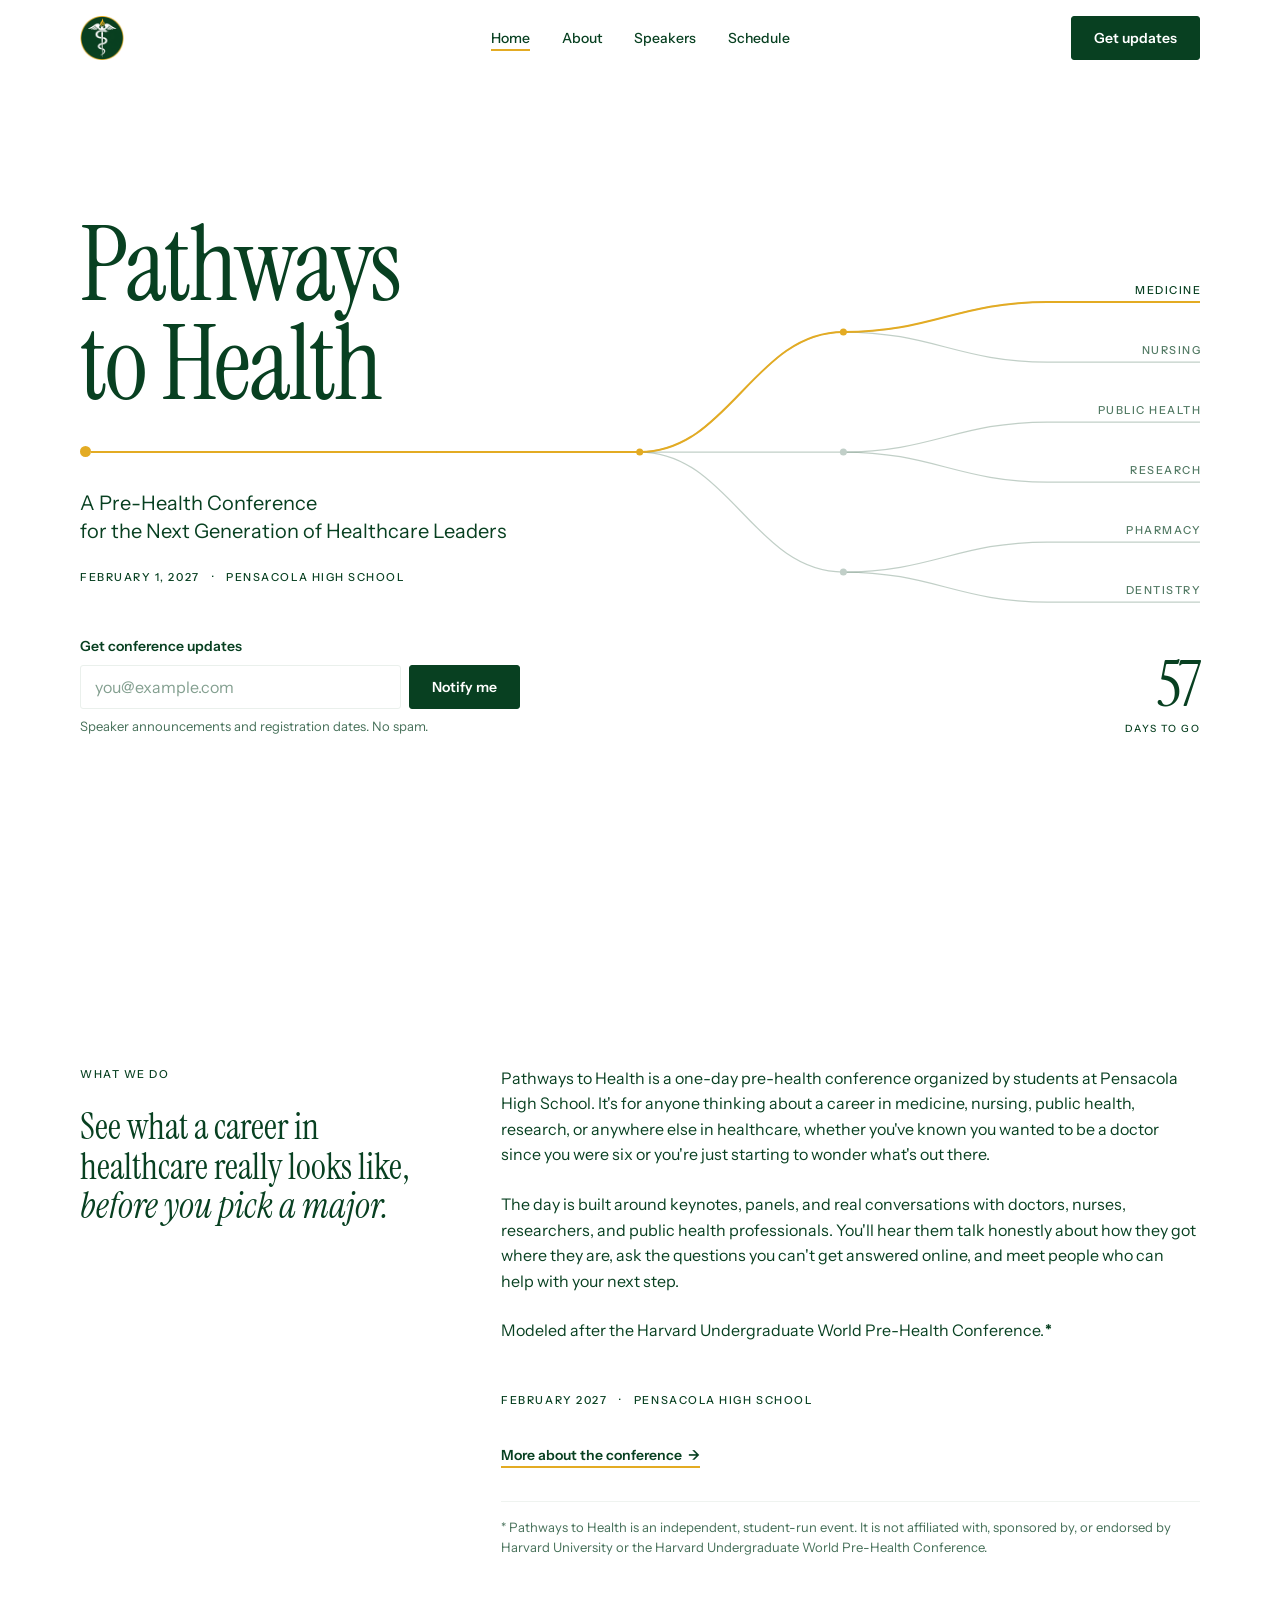
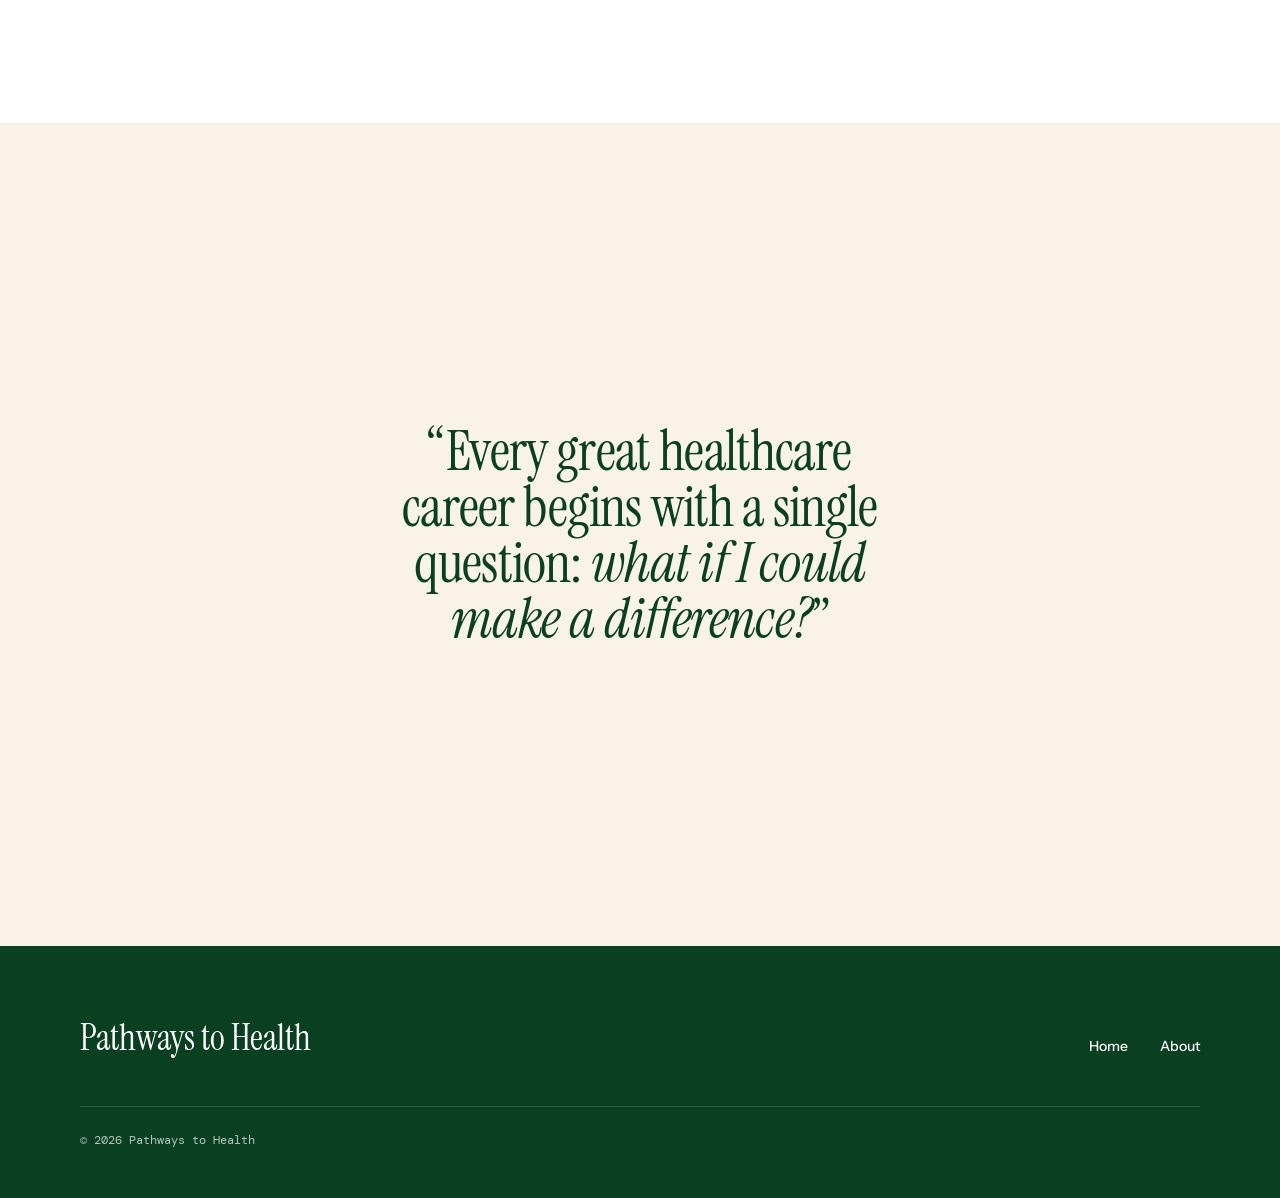
==== index.html @ 06abf735 "Add snap-sections class to HTML files and update speakers page content" ====
<!DOCTYPE html>
<html lang="en" class="snap-sections">
<head>
  <meta charset="UTF-8">
  <meta name="viewport" content="width=device-width, initial-scale=1.0">
  <title>Pathways to Health</title>
  <meta name="description" content="A student-run pre-health conference at Pensacola High School. One day of keynotes, panels, and real conversations with doctors, nurses, researchers, and public health professionals.">
  <link rel="icon" type="image/png" href="images/favicon-32.png">

  <link rel="preconnect" href="https://fonts.googleapis.com">
  <link rel="preconnect" href="https://fonts.gstatic.com" crossorigin>
  <link href="https://fonts.googleapis.com/css2?family=Instrument+Serif:ital@0;1&family=Instrument+Sans:wght@400;500;600&family=DM+Mono:wght@400&display=swap" rel="stylesheet">
  <link rel="stylesheet" href="css/styles.css">
</head>
<body>
  <a class="skip-link" href="#main">Skip to content</a>

  <!-- ===== Navbar ===== -->
  <header class="site-header">
    <nav class="container nav" aria-label="Main">
      <a class="brand" href="index.html">
        <img src="images/logo-96.png" alt="Pathways to Health" width="44" height="44">
      </a>
      <button class="nav__toggle" type="button" aria-expanded="false" aria-controls="nav-links" aria-label="Open menu">
        <span></span><span></span>
      </button>
      <div class="nav__links" id="nav-links">
        <ul class="nav__main">
          <li><a class="link" href="index.html" aria-current="page">Home</a></li>
          <li><a class="link" href="about.html">About</a></li>
          <li><a class="link" href="speakers.html">Speakers</a></li>
          <li><a class="link" href="schedule.html">Schedule</a></li>
        </ul>
        <ul class="nav__end">
          <li><a class="btn btn--primary" href="index.html#updates">Get updates</a></li>
        </ul>
      </div>
    </nav>
  </header>

  <main id="main">
    <!-- Hero. "Get updates" in the nav jumps here (#updates) rather than to the
         signup form itself: the hero is a scroll-snap stop, the form isn't. -->
    <section class="hero" id="updates">
      <div class="container hero__inner">
        <h1 class="display-xl">Pathways <span>to Health</span></h1>
        <div class="dot-rule" aria-hidden="true"></div>
        <!-- Branching paths: the rule above is the trunk, and these split it into careers.
             The gold route cycles through the careers (js/main.js). -->
        <div class="hero__paths">
          <svg class="paths" viewBox="0 0 600 240" preserveAspectRatio="none" focusable="false" aria-hidden="true">
            <g class="paths__lines">
              <path d="M0,120 H160"/>
              <path d="M160,120 C230,120 250,40 320,40"/>
              <path d="M160,120 H320"/>
              <path d="M160,120 C230,120 250,200 320,200"/>
              <path d="M320,40 C390,40 410,20 480,20 H600"/>
              <path d="M320,40 C390,40 410,60 480,60 H600"/>
              <path d="M320,120 C390,120 410,100 480,100 H600"/>
              <path d="M320,120 C390,120 410,140 480,140 H600"/>
              <path d="M320,200 C390,200 410,180 480,180 H600"/>
              <path d="M320,200 C390,200 410,220 480,220 H600"/>
            </g>
            <path class="paths__trunk" d="M0,120 H160"/>
            <g class="paths__routes">
              <path class="is-active" d="M160,120 C230,120 250,40 320,40 C390,40 410,20 480,20 H600"/>
              <path d="M160,120 C230,120 250,40 320,40 C390,40 410,60 480,60 H600"/>
              <path d="M160,120 H320 C390,120 410,100 480,100 H600"/>
              <path d="M160,120 H320 C390,120 410,140 480,140 H600"/>
              <path d="M160,120 C230,120 250,200 320,200 C390,200 410,180 480,180 H600"/>
              <path d="M160,120 C230,120 250,200 320,200 C390,200 410,220 480,220 H600"/>
            </g>
            <!-- data-routes: the .paths__routes (by position) that pass through each dot -->
            <g class="paths__nodes">
              <path class="is-active" data-routes="0 1 2 3 4 5" d="M160,120 h0"/>
              <path class="is-active" data-routes="0 1" d="M320,40 h0"/>
              <path data-routes="2 3" d="M320,120 h0"/>
              <path data-routes="4 5" d="M320,200 h0"/>
            </g>
          </svg>
          <!-- One label per branch end, in the same order as .paths__routes; --y is the end's height in the 240-unit art -->
          <ul class="paths__labels" aria-label="Careers covered">
            <li class="is-active" style="--y: 20">Medicine</li>
            <li style="--y: 60">Nursing</li>
            <li style="--y: 100">Public Health</li>
            <li style="--y: 140">Research</li>
            <li style="--y: 180">Pharmacy</li>
            <li style="--y: 220">Dentistry</li>
          </ul>
        </div>
        <p class="lead">A Pre-Health Conference <span>for the Next Generation of Healthcare Leaders</span></p>
        <p class="hero__details"><time datetime="2027-02-01">February 1, 2027</time><span>Pensacola High School</span></p>
        <!-- Email signup. Set data-endpoint to a form service URL (e.g. Formspree) to collect addresses. -->
        <form class="signup" data-endpoint="" novalidate>
          <label class="signup__label" for="signup-email">Get conference updates</label>
          <div class="signup__row">
            <input class="input" id="signup-email" name="email" type="email" autocomplete="email" placeholder="you@example.com" required aria-describedby="signup-status">
            <button class="btn btn--primary" type="submit">Notify me</button>
          </div>
          <p class="signup__status small" id="signup-status" role="status">Speaker announcements and registration dates. No spam.</p>
        </form>
        <!-- Days until the event. data-countdown is the conference date (YYYY-MM-DD);
             keep it in step with the date above. Leave it empty to hide the countdown. -->
        <p class="countdown" data-countdown="2027-02-01">
          <span class="countdown__num" data-countdown-days>115</span>
          <span class="countdown__label" data-countdown-label>days to go</span>
        </p>
      </div>
    </section>

    <!-- What we do -->
    <section class="section" aria-labelledby="what-we-do">
      <div class="container split">
        <div>
          <span class="eyebrow">What we do</span>
          <h2 class="h1" id="what-we-do">See what a career in healthcare really looks like, <em>before you pick a major.</em></h2>
        </div>
        <div class="split__body">
          <p>Pathways to Health is a one-day pre-health conference organized by students at Pensacola High School. It's for anyone thinking about a career in medicine, nursing, public health, research, or anywhere else in healthcare, whether you've known you wanted to be a doctor since you were six or you're just starting to wonder what's out there.</p>
          <p>The day is built around keynotes, panels, and real conversations with doctors, nurses, researchers, and public health professionals. You'll hear them talk honestly about how they got where they are, ask the questions you can't get answered online, and meet people who can help with your next step.</p>
          <p>Modeled after the Harvard Undergraduate World Pre-Health Conference.<a class="footnote-ref" href="#footnote-harvard" aria-describedby="footnote-harvard">*</a></p>
          <p class="page-header__details"><span>February 2027</span><span>Pensacola High School</span></p>
          <div class="actions">
            <a class="text-link" href="about.html">More about the conference <span class="arrow" aria-hidden="true">→</span></a>
          </div>
          <p class="footnote small" id="footnote-harvard">* Pathways to Health is an independent, student-run event. It is not affiliated with, sponsored by, or endorsed by Harvard University or the Harvard Undergraduate World Pre-Health Conference.</p>
        </div>
      </div>
    </section>

    <!-- Statement -->
    <section class="section section--cream">
      <div class="container">
        <blockquote class="statement display">“Every great healthcare career begins with a single question: <em>what if I could make a difference?</em>”</blockquote>
      </div>
    </section>
  </main>

  <!-- ===== Footer ===== -->
  <footer class="site-footer">
    <div class="container">
      <div class="footer__top">
        <p class="footer__tagline">Pathways to Health</p>
        <ul class="footer__links">
          <li><a class="link" href="index.html">Home</a></li>
          <li><a class="link" href="about.html">About</a></li>
        </ul>
      </div>
      <div class="footer__bottom">
        <p>© <span data-year>2026</span> Pathways to Health</p>
      </div>
    </div>
  </footer>

  <script src="js/main.js"></script>
</body>
</html>
---- css/styles.css ----
/* ==========================================================================
   Design tokens — Verdant scheme (see DESIGN.md)
   ========================================================================== */
:root {
  /* Color — from the logo */
  --surface: #ffffff;
  --primary: #084021;
  --accent: #e3ab23;

  /* Color — supporting */
  --cream: #f8f3e6;
  --surface-2: #eaf0ec;

  /* Type */
  --font-display: "Instrument Serif", Georgia, serif;
  --font-body: "Instrument Sans", system-ui, sans-serif;
  --font-mono: "DM Mono", ui-monospace, monospace;

  /* Space (4px base) */
  --space-1: 4px;
  --space-2: 8px;
  --space-3: 12px;
  --space-4: 16px;
  --space-5: 24px;
  --space-6: 32px;
  --space-7: 48px;
  --space-8: 72px;
  --space-9: 112px;

  /* Shape */
  --radius: 3px;
  --radius-pill: 999px;

  /* Layout */
  --container: 1120px;
  --gutter: 24px;
  --section-space: var(--space-9);
  --header-height: 76px;

  --ease: cubic-bezier(0.2, 0, 0, 1);
  --duration: 200ms;
}

@media (max-width: 767px) {
  :root {
    --gutter: 16px;
    --section-space: var(--space-8);
    --header-height: 64px;
  }
}

/* ==========================================================================
   Base
   ========================================================================== */
*,
*::before,
*::after {
  box-sizing: border-box;
}

html {
  -webkit-text-size-adjust: 100%;
  scroll-behavior: smooth;
}

body {
  display: flex;
  flex-direction: column;
  min-height: 100vh;
  margin: 0;
  background: var(--surface);
  color: var(--primary);
  font-family: var(--font-body);
  font-size: 16px;
  line-height: 1.6;
  -webkit-font-smoothing: antialiased;
  -moz-osx-font-smoothing: grayscale;
  text-rendering: optimizeLegibility;
}

main {
  flex: 1;
}

body.menu-open {
  overflow: hidden;
}

img {
  display: block;
  max-width: 100%;
}

h1,
h2,
h3,
h4 {
  margin: 0;
  color: var(--primary);
}

p {
  margin: 0;
}

a {
  color: inherit;
  text-decoration: none;
}

ul,
ol {
  margin: 0;
  padding: 0;
  list-style: none;
}

:focus-visible {
  outline: 2px solid var(--primary);
  outline-offset: 4px;
}

::selection {
  background: var(--primary);
  color: var(--surface);
}

.skip-link {
  position: absolute;
  top: 12px;
  left: 12px;
  z-index: 100;
  padding: 10px 16px;
  border-radius: var(--radius);
  background: var(--primary);
  color: var(--surface);
  font-size: 14px;
  font-weight: 500;
  transform: translateY(-200%);
}

.skip-link:focus {
  transform: none;
}

/* ==========================================================================
   Layout helpers
   ========================================================================== */
.container {
  width: 100%;
  max-width: calc(var(--container) + var(--gutter) * 2);
  margin: 0 auto;
  padding: 0 var(--gutter);
}

.section {
  padding: var(--section-space) 0;
}

.section + .section {
  border-top: 1px solid var(--surface-2);
}

/* Section that continues straight on from the page header */
.section--flush {
  padding-top: 0;
}

/* Warm band — Cream ground for a single feature section */
.section--cream {
  background: var(--cream);
}

/* ==========================================================================
   Typography
   ========================================================================== */
.display-xl,
.display,
.h1 {
  font-family: var(--font-display);
  font-weight: 400;
}

.display-xl {
  font-size: clamp(3.5rem, 9vw, 5.5rem); /* 88px max */
  line-height: 0.95;
  letter-spacing: -0.02em;
}

.display {
  font-size: clamp(2.5rem, 6vw, 3.5rem); /* 56px max */
  line-height: 1;
  letter-spacing: -0.015em;
}

.h1 {
  font-size: clamp(2rem, 4vw, 2.25rem); /* 36px max */
  line-height: 1.1;
}

.h2 {
  font-size: 1.375rem; /* 22px */
  font-weight: 600;
  line-height: 1.3;
}

.h3 {
  font-size: 1.0625rem; /* 17px */
  font-weight: 600;
  line-height: 1.4;
}

.display-xl em,
.display em,
.h1 em {
  font-style: italic;
}

.eyebrow {
  display: block;
  margin-bottom: var(--space-5);
  font-size: 11px;
  font-weight: 500;
  letter-spacing: 0.14em;
  text-transform: uppercase;
  color: var(--primary);
}

.lead {
  max-width: 34ch;
  font-size: 1.25rem;
  line-height: 1.6;
}

.prose {
  max-width: 64ch;
}

.small {
  font-size: 13px;
  line-height: 1.5;
}

.data {
  font-family: var(--font-mono);
  font-size: 12px;
  color: var(--primary);
}

/* Dot rule — signature mark, once per page, below the main headline */
.dot-rule {
  display: flex;
  align-items: center;
  max-width: 400px;
  margin: var(--space-6) 0;
}

.dot-rule::after {
  content: "";
  flex: 1;
  height: 1px;
  background: color-mix(in srgb, var(--accent) 50%, transparent);
}

/* Nav / footer links: gold underline on hover and for the current page */
.link {
  padding: var(--space-1) 0;
  background: linear-gradient(var(--accent), var(--accent)) 0 100% / 0 2px no-repeat;
  transition: background-size var(--duration) var(--ease);
}

.link:hover,
.link[aria-current="page"] {
  background-size: 100% 2px;
}

/* ==========================================================================
   Buttons
   ========================================================================== */
.actions {
  display: flex;
  flex-wrap: wrap;
  align-items: center;
  gap: var(--space-4);
}

.btn {
  display: inline-flex;
  align-items: center;
  justify-content: center;
  gap: var(--space-2);
  min-height: 44px;
  padding: 10px 22px;
  border: 1px solid var(--primary);
  border-radius: var(--radius);
  font-family: var(--font-body);
  font-size: 14px;
  font-weight: 600;
  cursor: pointer;
  transition:
    background-color var(--duration) var(--ease),
    border-color var(--duration) var(--ease),
    color var(--duration) var(--ease);
}

.btn--primary {
  background: var(--primary);
  color: var(--surface);
}

.btn--primary:hover {
  color: var(--accent);
}

.btn--secondary {
  background: var(--surface);
  color: var(--primary);
}

.btn--secondary:hover {
  background: var(--surface-2);
}

.btn:disabled,
.btn[aria-disabled="true"] {
  background: var(--surface-2);
  border-color: var(--surface-2);
  color: var(--primary);
  opacity: 0.5;
  cursor: not-allowed;
}

/* Text link — green text, gold underline */
.text-link {
  display: inline-flex;
  align-items: center;
  gap: 6px;
  min-height: 44px;
  color: var(--primary);
  font-size: 14px;
  font-weight: 600;
  background: linear-gradient(var(--accent), var(--accent)) left 0 bottom 9px / 100% 2px no-repeat;
}

.arrow {
  transition: transform var(--duration) var(--ease);
}

.btn:hover .arrow,
.text-link:hover .arrow {
  transform: translateX(3px);
}

/* ==========================================================================
   Header / navbar
   ========================================================================== */
.site-header {
  position: sticky;
  top: 0;
  z-index: 50;
  background: var(--surface);
  border-bottom: 1px solid transparent;
  transition: border-color var(--duration) var(--ease);
}

.site-header.is-scrolled {
  border-bottom-color: var(--surface-2);
}

/* Brand left, main links centered, optional .nav__end group right */
.nav {
  display: grid;
  grid-template-columns: 1fr auto 1fr;
  align-items: center;
  gap: var(--space-6);
  height: var(--header-height);
}

.brand {
  justify-self: start;
  display: inline-flex;
  align-items: center;
  gap: var(--space-3);
  color: var(--primary);
}

.brand img {
  width: 44px;
  height: 44px;
}

.nav__links {
  display: contents;
  color: var(--primary);
  font-size: 14px;
  font-weight: 500;
}

.nav__main,
.nav__end {
  display: flex;
  gap: var(--space-6);
  white-space: nowrap;
}

.nav__end {
  justify-self: end;
}

.nav__toggle {
  display: none;
  position: relative;
  width: 44px;
  height: 44px;
  margin-right: -10px;
  padding: 0;
  border: 0;
  background: none;
  color: var(--primary);
  cursor: pointer;
}

.nav__toggle span {
  position: absolute;
  left: 12px;
  width: 20px;
  height: 1.5px;
  background: currentColor;
  transition: transform var(--duration) var(--ease);
}

.nav__toggle span:first-child {
  top: 18px;
}

.nav__toggle span:last-child {
  top: 25px;
}

.nav__toggle[aria-expanded="true"] span:first-child {
  transform: translateY(3.5px) rotate(45deg);
}

.nav__toggle[aria-expanded="true"] span:last-child {
  transform: translateY(-3.5px) rotate(-45deg);
}

@media (max-width: 767px) {
  .brand img {
    width: 36px;
    height: 36px;
  }

  .nav {
    display: flex;
    justify-content: space-between;
  }

  .nav__toggle {
    display: block;
  }

  .nav__links {
    display: flex;
    position: fixed;
    inset: var(--header-height) 0 0 0;
    flex-direction: column;
    gap: 0;
    padding: var(--space-5) var(--gutter);
    border-top: 1px solid var(--surface-2);
    background: var(--surface);
    font-size: 22px;
    font-weight: 600;
    opacity: 0;
    visibility: hidden;
    transition:
      opacity var(--duration) var(--ease),
      visibility var(--duration);
  }

  .nav__links.is-open {
    opacity: 1;
    visibility: visible;
  }

  .nav__main,
  .nav__end {
    flex-direction: column;
    gap: 0;
  }

  .nav__links li {
    border-bottom: 1px solid var(--surface-2);
  }

  .nav__links .link {
    display: block;
    padding: var(--space-4) 0;
    background: none;
  }

  .nav__links .link[aria-current="page"] {
    font-weight: 600;
  }

  /* Register button sits below the list, full width */
  .nav__end {
    margin-top: var(--space-6);
  }

  .nav__end li {
    border-bottom: 0;
  }

  .nav__end .btn {
    width: 100%;
    font-size: 16px;
  }
}

/* ==========================================================================
   Home: hero
   ========================================================================== */
.hero {
  position: relative;
  display: flex; /* centres the hero in the first screen */
  align-items: center;
  min-height: calc(100svh - var(--header-height));
  padding: var(--space-7) 0 var(--space-8);
  overflow: hidden;
}

/* The rule under the headline is the trunk of the paths, so the two share
   the rule row; the countdown takes the corner under the branch ends. */
.hero__inner {
  --paths-height: 360px;
  display: grid;
  grid-template-columns: minmax(0, 440px) auto minmax(0, 1fr);
  grid-template-areas:
    "title   title  ."
    "rule    rule   ."
    "lead    lead   ."
    "details details ."
    "signup  signup count";
  column-gap: var(--space-6);
}

.hero .display-xl {
  grid-area: title;
  font-size: clamp(3.5rem, 9vw, 6.5rem); /* 104px max */
}

/* "Pathways" / "to Health" on two lines */
.hero .display-xl span {
  display: block;
}

.hero .lead {
  grid-area: lead;
  max-width: none;
  margin-bottom: var(--space-5);
  line-height: 1.4;
}

/* Break after "Conference", echoing the headline's two lines */
.hero .lead span {
  display: block;
}

.hero .signup {
  grid-area: signup;
  margin-bottom: 0;
}

.hero__details {
  grid-area: details;
}

.hero__details,
.page-header__details {
  display: flex;
  flex-wrap: wrap;
  gap: var(--space-2) var(--space-3);
  margin-bottom: var(--space-7);
  font-size: 11px;
  font-weight: 500;
  letter-spacing: 0.14em;
  text-transform: uppercase;
  color: var(--primary);
}

/* Dot between phrases; the empty alt text keeps screen readers from reading it */
.hero__details > * + *::before,
.page-header__details > * + *::before {
  content: "·";
  content: "·" / "";
  margin-right: var(--space-3);
}

/* Email signup */
.signup {
  max-width: 440px;
  margin-bottom: var(--space-6);
}

.signup__label {
  display: block;
  margin-bottom: var(--space-2);
  font-size: 14px;
  font-weight: 600;
}

.signup__row {
  display: flex;
  gap: var(--space-2);
}

.input {
  flex: 1;
  min-width: 0;
  min-height: 44px;
  padding: 10px 14px;
  border: 1px solid var(--surface-2);
  border-radius: var(--radius);
  background: var(--surface);
  color: var(--primary);
  font-family: var(--font-body);
  font-size: 16px;
  transition: border-color var(--duration) var(--ease);
}

.input::placeholder {
  color: var(--primary);
  opacity: 0.5;
}

.input:hover,
.input:focus {
  border-color: var(--primary);
}

.input:focus-visible {
  outline-offset: 2px;
}

.input[aria-invalid="true"] {
  border-color: var(--primary);
  border-width: 2px;
}

.signup__status {
  margin-top: var(--space-2);
  opacity: 0.75;
}

.signup.is-done .signup__status,
.signup__status.is-error {
  opacity: 1;
  font-weight: 500;
}

/* Countdown: large serif numeral, bottom-right under the branch ends */
.countdown {
  grid-area: count;
  display: flex;
  flex-direction: column;
  align-items: flex-end;
  justify-self: end;
  align-self: end;
  gap: var(--space-2);
  margin-top: var(--space-4); /* clear of the lowest branch, short enough that its foot lines up with the signup's */
  color: var(--primary);
}

.countdown[hidden] {
  display: none;
}

.countdown__num {
  font-family: var(--font-display);
  font-size: clamp(2.75rem, 5vw, 4.25rem); /* 68px max */
  line-height: 0.85;
  letter-spacing: -0.02em;
}

.countdown__label {
  font-size: 10px;
  font-weight: 500;
  letter-spacing: 0.14em;
  text-transform: uppercase;
  white-space: nowrap;
}

/* The rule spans the full width and hands off to the paths' own trunk at
   31.8%, which puts the first split at the middle: it sits 160/600 into the
   art, and 31.8% + 0.267 x 68.2% = 50%. */
.hero .dot-rule {
  grid-row: rule;
  grid-column: 1 / -1;
  max-width: none;
  margin: var(--space-6) calc(68.2% - 2px) var(--space-6) 0; /* 2px overlap so no seam shows at the handoff */
}

.hero .dot-rule::before {
  content: "";
  flex: none;
  width: 11px;
  height: 11px;
  border-radius: 50%;
  background: var(--accent);
}

.hero .dot-rule::after {
  height: 2px;
  background: var(--accent);
  transform-origin: left;
  animation: rule-draw 0.6s cubic-bezier(0.65, 0, 0.35, 1) both;
}

@keyframes rule-draw {
  from {
    transform: scaleX(0);
  }
}

/* Branching paths, centred on the rule; negative margins keep them from
   pushing the rows apart. preserveAspectRatio="none" lets the art stretch to
   the box; non-scaling strokes keep line weights and dots true while it does. */
.hero__paths {
  position: relative;
  grid-row: rule;
  grid-column: 1 / -1;
  align-self: center;
  min-width: 0;
  height: var(--paths-height);
  margin: calc(var(--paths-height) / -2) 0 calc(var(--paths-height) / -2) 31.8%;
}

/* Branches carry on once the rule has drawn in */
.paths {
  display: block;
  width: 100%;
  height: 100%;
  overflow: visible;
  animation: paths-draw 1.4s cubic-bezier(0.65, 0, 0.35, 1) 0.6s both;
}

.paths path {
  fill: none;
  stroke-linecap: round;
  vector-effect: non-scaling-stroke;
}

.paths__lines path {
  stroke: var(--primary);
  stroke-opacity: 0.25;
  stroke-width: 1.25;
}

/* The gold route: js/main.js moves .is-active from branch to branch */
.paths__trunk,
.paths__routes path {
  stroke: var(--accent);
  stroke-width: 2;
}

.paths__routes path {
  opacity: 0;
  transition: opacity 0.8s var(--ease);
}

.paths__routes .is-active {
  opacity: 1;
}

/* Dots match the grey lines (solid, so they don't darken where lines cross)
   and turn gold with the active route */
.paths__nodes path {
  stroke: color-mix(in srgb, var(--primary) 25%, var(--surface));
  stroke-width: 7;
  transition: stroke 0.8s var(--ease);
}

.paths__nodes .is-active {
  stroke: var(--accent);
}

@keyframes paths-draw {
  from {
    clip-path: inset(0 100% 0 0);
  }

  to {
    clip-path: inset(0 0 0 0);
  }
}

/* Career labels at the branch ends */
.paths__labels {
  position: absolute;
  inset: 0;
  animation: fade-in 0.6s var(--ease) 1.6s both;
}

.paths__labels li {
  position: absolute;
  top: calc(var(--y) / 240 * 100%);
  right: -0.14em; /* trailing letter-spacing */
  font-size: 11px;
  font-weight: 500;
  line-height: 1;
  letter-spacing: 0.14em;
  text-transform: uppercase;
  white-space: nowrap;
  opacity: 0.7;
  transform: translateY(calc(-100% - 6px));
  transition: opacity 0.8s var(--ease);
}

.paths__labels .is-active {
  opacity: 1;
}

@keyframes fade-in {
  from {
    opacity: 0;
  }
}

@media (max-width: 767px) {
  /* Less space above the headline on phones */
  .hero {
    padding-top: var(--space-6);
  }

  /* Too narrow for the forced break; let it wrap evenly instead */
  .hero .lead {
    text-wrap: balance;
  }

  .hero .lead span {
    display: inline;
  }

  .hero__inner {
    --paths-height: 110px;
    grid-template-columns: minmax(0, 1fr);
    grid-template-areas:
      "title"
      "rule"
      "lead"
      "details"
      "signup"
      "count";
  }

  /* Too little room beside the branches for labels on a phone */
  .paths__labels {
    display: none;
  }

  /* Under the form, set off by a hairline, on one line */
  .countdown {
    flex-direction: row;
    align-items: baseline;
    gap: var(--space-3);
    justify-self: stretch;
    margin: var(--space-6) 0 0;
    padding-top: var(--space-5);
    border-top: 1px solid var(--surface-2);
  }
}

/* ==========================================================================
   Statement
   ========================================================================== */
.statement {
  max-width: 24ch;
  color: var(--primary);
  margin: 0 auto;
  text-align: center;
  text-wrap: balance;
}

/* ==========================================================================
   Cards and notices
   ========================================================================== */
.card {
  padding: var(--space-6);
  border: 1px solid var(--surface-2);
  border-radius: var(--radius);
  background: var(--surface);
}

.card .h1 {
  margin-bottom: var(--space-3);
}

.card p {
  margin-bottom: var(--space-3);
}

/* Footnote marker and note — e.g. the non-affiliation disclaimer */
.footnote-ref {
  margin-left: 1px;
  font-weight: 600;
}

.footnote {
  padding-top: var(--space-4);
  border-top: 1px solid var(--surface-2);
  opacity: 0.75;
}

.notice {
  display: flex;
  gap: var(--space-3);
  padding: var(--space-5);
  border-radius: var(--radius);
  background: var(--cream);
}

.notice::before {
  content: "";
  flex: none;
  width: 8px;
  height: 8px;
  margin-top: 9px;
  border-radius: 50%;
  background: var(--accent);
}

/* ==========================================================================
   About page
   ========================================================================== */
.page-header {
  padding: var(--space-9) 0 var(--space-8);
}

.page-header .display {
  max-width: 16ch;
}

.page-header .dot-rule {
  margin-bottom: 0;
}

.page-header .actions {
  margin-top: var(--space-6);
}

.split {
  display: grid;
  grid-template-columns: 4fr 8fr;
  gap: var(--space-8);
}

.split__body {
  display: grid;
  gap: var(--space-5);
  max-width: 64ch;
}

.page-header__details {
  margin: var(--space-5) 0 0;
}

/* ==========================================================================
   Schedule page — timeline: time | Mist line with gold dot | session
   ========================================================================== */
.schedule {
  max-width: 880px;
}

.schedule__item {
  display: grid;
  grid-template-columns: 104px 1fr;
}

.schedule__item + .schedule__item {
  border-top: 1px solid var(--surface-2);
}

.schedule__time {
  padding: var(--space-5) var(--space-5) var(--space-5) 0;
  font-family: var(--font-mono);
  font-size: 13px;
  line-height: 1.85; /* aligns with the h3 first line */
  white-space: nowrap;
}

.schedule__body {
  position: relative;
  display: grid;
  gap: var(--space-1);
  padding: var(--space-5) 0 var(--space-5) var(--space-6);
  border-left: 1px solid var(--surface-2);
}

.schedule__body::before {
  content: "";
  position: absolute;
  top: calc(var(--space-5) + 10px);
  left: -4px;
  width: 7px;
  height: 7px;
  border-radius: 50%;
  background: var(--accent);
}

.schedule__body p {
  max-width: 64ch;
}

.image-placeholder {
  display: grid;
  place-items: center;
  aspect-ratio: 16 / 9;
  background: var(--surface-2);
  font-family: var(--font-mono);
  font-size: 12px;
  color: var(--primary);
}

@media (max-width: 767px) {
  .page-header {
    padding: var(--space-8) 0 var(--space-7);
  }

  .split {
    grid-template-columns: 1fr;
    gap: var(--space-4);
  }

  .image-placeholder {
    aspect-ratio: 4 / 3;
  }

  .schedule__item {
    grid-template-columns: 76px 1fr;
  }

  .schedule__time {
    padding-right: var(--space-4);
    font-size: 12px;
    line-height: 2.1;
  }

  .schedule__body {
    padding-left: var(--space-5);
  }
}

/* ==========================================================================
   Tags — pills for session type and status
   ========================================================================== */
.tag {
  display: inline-flex;
  align-items: center;
  min-height: 24px;
  padding: 2px 10px;
  border: 1px solid var(--primary);
  border-radius: var(--radius-pill);
  font-size: 12px;
  font-weight: 500;
  line-height: 1.4;
  white-space: nowrap;
}

.tag--filled {
  background: var(--primary);
  color: var(--surface);
}

.tag--outline {
  background: var(--surface);
  color: var(--primary);
}

.tag--soft {
  border-color: var(--surface-2);
  background: var(--surface-2);
  color: var(--primary);
}

/* ==========================================================================
   Speakers page — portrait cards in a grid, then the question CTA
   ========================================================================== */
.speakers {
  display: grid;
  grid-template-columns: repeat(3, 1fr);
  gap: var(--space-8) var(--space-6);
}

.speaker {
  display: grid;
  align-content: start;
  gap: var(--space-3);
}

/* Mist placeholder until the photo arrives; the same class sizes the <img> */
.speaker__photo {
  display: grid;
  place-items: center;
  width: 100%;
  height: auto;
  aspect-ratio: 4 / 5;
  margin-bottom: var(--space-2);
  object-fit: cover;
  background: var(--surface-2);
  font-family: var(--font-mono);
  font-size: 12px;
  color: var(--primary);
}

.speaker__meta {
  display: flex;
  flex-wrap: wrap;
  align-items: center;
  gap: var(--space-3);
}

.speaker__meta .eyebrow {
  margin-bottom: 0;
}

.speaker__name {
  font-family: var(--font-display);
  font-size: 2rem; /* 32px */
  font-weight: 400;
  line-height: 1.1;
}

.speaker__role {
  font-weight: 500;
  line-height: 1.5;
}

/* Place of employment, on its own line under the title */
.speaker__role span {
  display: block;
  font-weight: 400;
}

.speaker__bio {
  max-width: 64ch;
  margin-top: var(--space-1);
}

.speakers-cta .h1 {
  max-width: 20ch;
  margin-bottom: var(--space-4);
}

.speakers-cta p {
  max-width: 52ch;
}

.speakers-cta .actions {
  margin-top: var(--space-6);
}

@media (max-width: 1023px) {
  .speakers {
    grid-template-columns: repeat(2, 1fr);
  }
}

@media (max-width: 767px) {
  .speakers {
    grid-template-columns: 1fr;
    gap: var(--space-7);
  }
}

/* ==========================================================================
   Footer — the page's one inverse panel
   ========================================================================== */
.site-footer {
  padding: var(--space-8) 0 var(--space-7);
  background: var(--primary);
  color: var(--surface);
}

.site-footer :focus-visible {
  outline-color: var(--accent);
}

.footer__top {
  display: grid;
  grid-template-columns: 1fr auto;
  align-items: end;
  gap: var(--space-6);
  padding-bottom: var(--space-7);
}

.footer__tagline {
  font-family: var(--font-display);
  font-size: clamp(2rem, 4vw, 2.25rem);
  line-height: 1.1;
}

.footer__links {
  display: flex;
  gap: var(--space-6);
  font-size: 14px;
  font-weight: 500;
}

.footer__bottom {
  display: flex;
  flex-wrap: wrap;
  justify-content: space-between;
  gap: var(--space-3);
  padding-top: var(--space-5);
  border-top: 1px solid color-mix(in srgb, var(--surface) 14%, transparent);
  font-family: var(--font-mono);
  font-size: 12px;
  color: color-mix(in srgb, var(--surface) 70%, transparent);
}

@media (max-width: 767px) {
  .footer__top {
    grid-template-columns: 1fr;
    align-items: start;
  }
}

/* ==========================================================================
   Section-by-section scrolling
   Pages with html.snap-sections stop at each section and at the footer,
   on every device. Each section fills the screen below the sticky header
   (scroll-padding keeps the header from covering a section's top), with its
   content centered. snap-stop means a hard swipe can't skip a stop.
   Sections taller than the screen (the speaker grid, the schedule) scroll
   freely inside, then the next one snaps in.
   ========================================================================== */
html.snap-sections {
  /* The header's full height, counting its 1px bottom border */
  --snap-header: calc(var(--header-height) + 1px);
  scroll-snap-type: y mandatory;
  scroll-padding-top: var(--snap-header);
}

.snap-sections :is(.hero, .page-header, main > .section) {
  min-height: calc(100vh - var(--snap-header));
  /* The screen's height with the browser's toolbars showing (phones,
     iPad Safari); the same as 100vh on desktops. */
  min-height: calc(100svh - var(--snap-header));
  scroll-snap-align: start;
  scroll-snap-stop: always;
}

/* Center the content vertically (the hero already does this itself) */
.snap-sections :is(.page-header, main > .section) {
  display: flex;
  flex-direction: column;
  justify-content: center;
}

/* A link that jumps to a spot low in a section would otherwise snap on to
   the next section. Aiming for the middle of the screen keeps the snap on
   the note's own section (and centers the note when the section is taller
   than the screen). */
.snap-sections .footnote {
  scroll-margin-top: 50vh;
  scroll-margin-top: 50svh;
}

/* The page title now has its own screen, so the section after it needs
   its top padding back */
.snap-sections .section--flush {
  padding-top: var(--section-space);
}

.snap-sections .site-footer {
  scroll-snap-align: end;
}

/* ==========================================================================
   Motion preferences
   ========================================================================== */
@media (prefers-reduced-motion: reduce) {
  html {
    scroll-behavior: auto;
  }

  .paths,
  .paths__labels,
  .dot-rule::after {
    animation: none !important;
  }

  *,
  *::before,
  *::after {
    transition-duration: 0.01ms !important;
  }
}
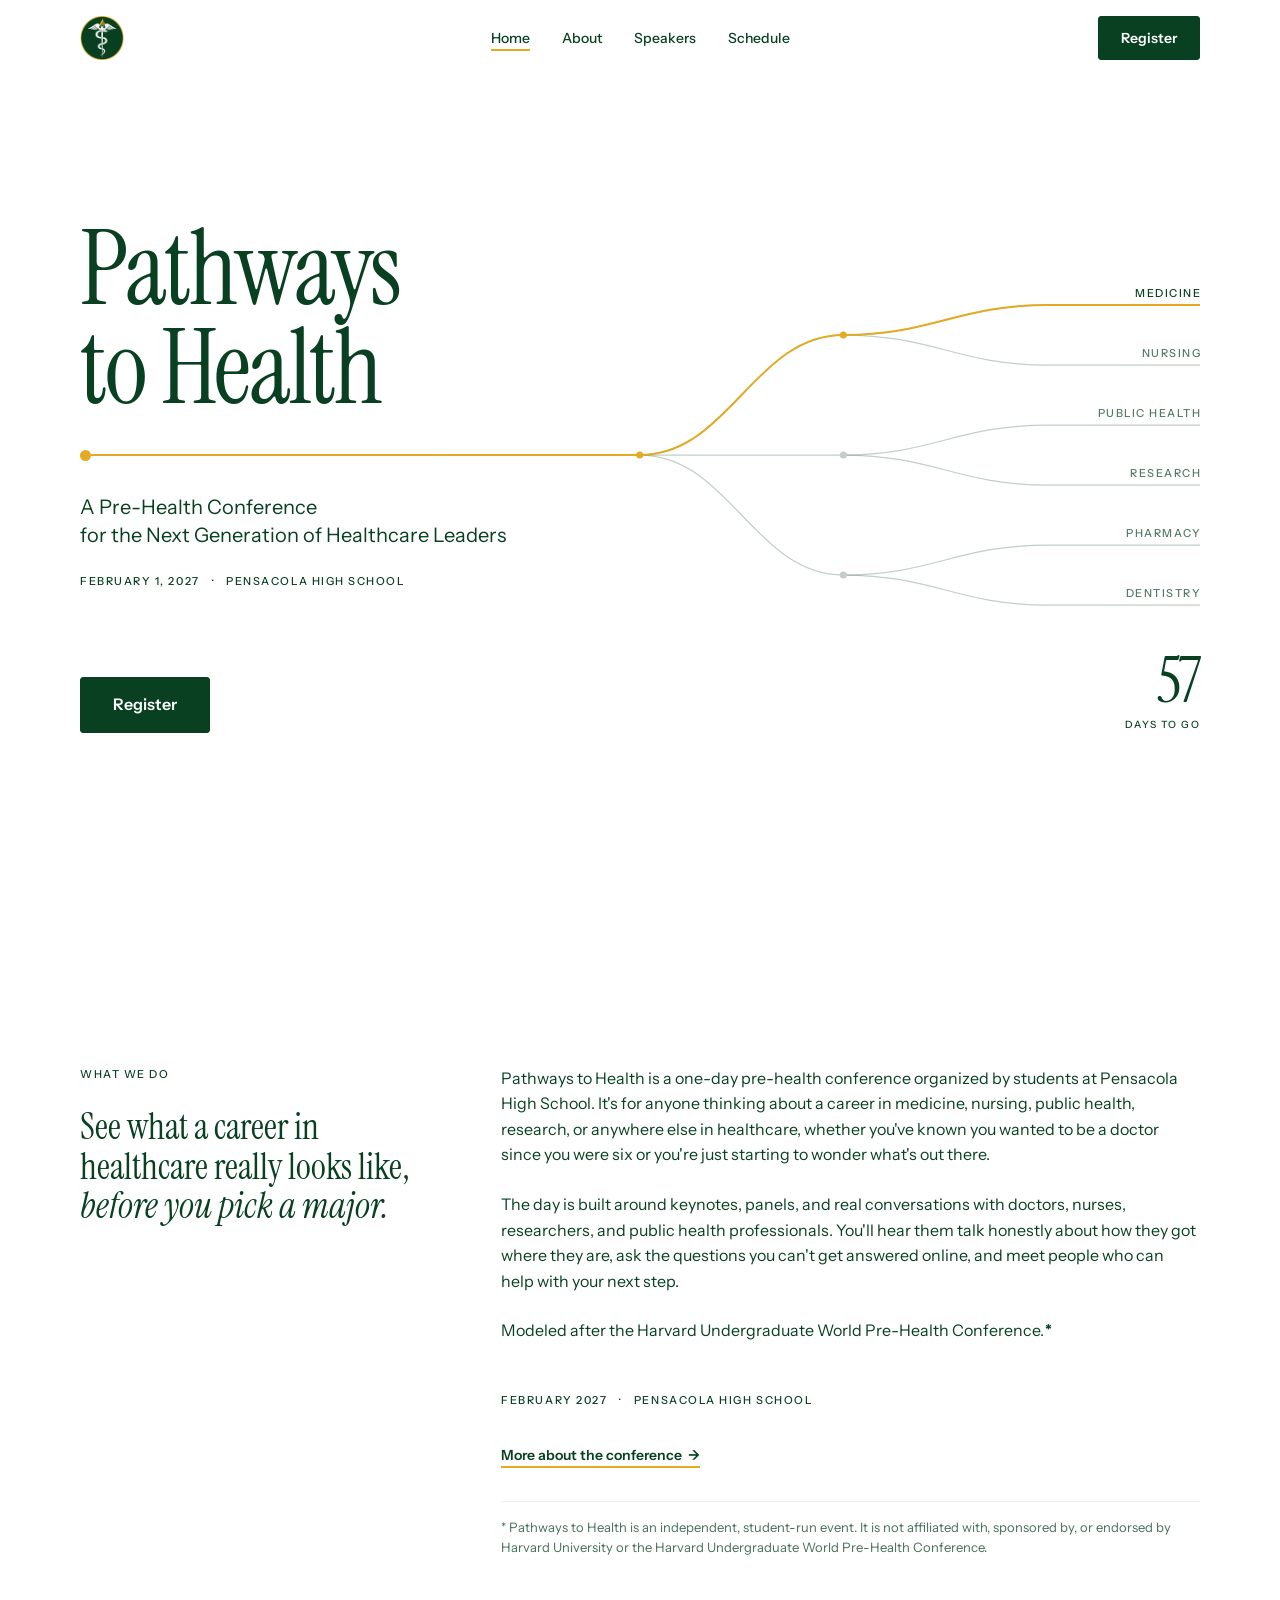
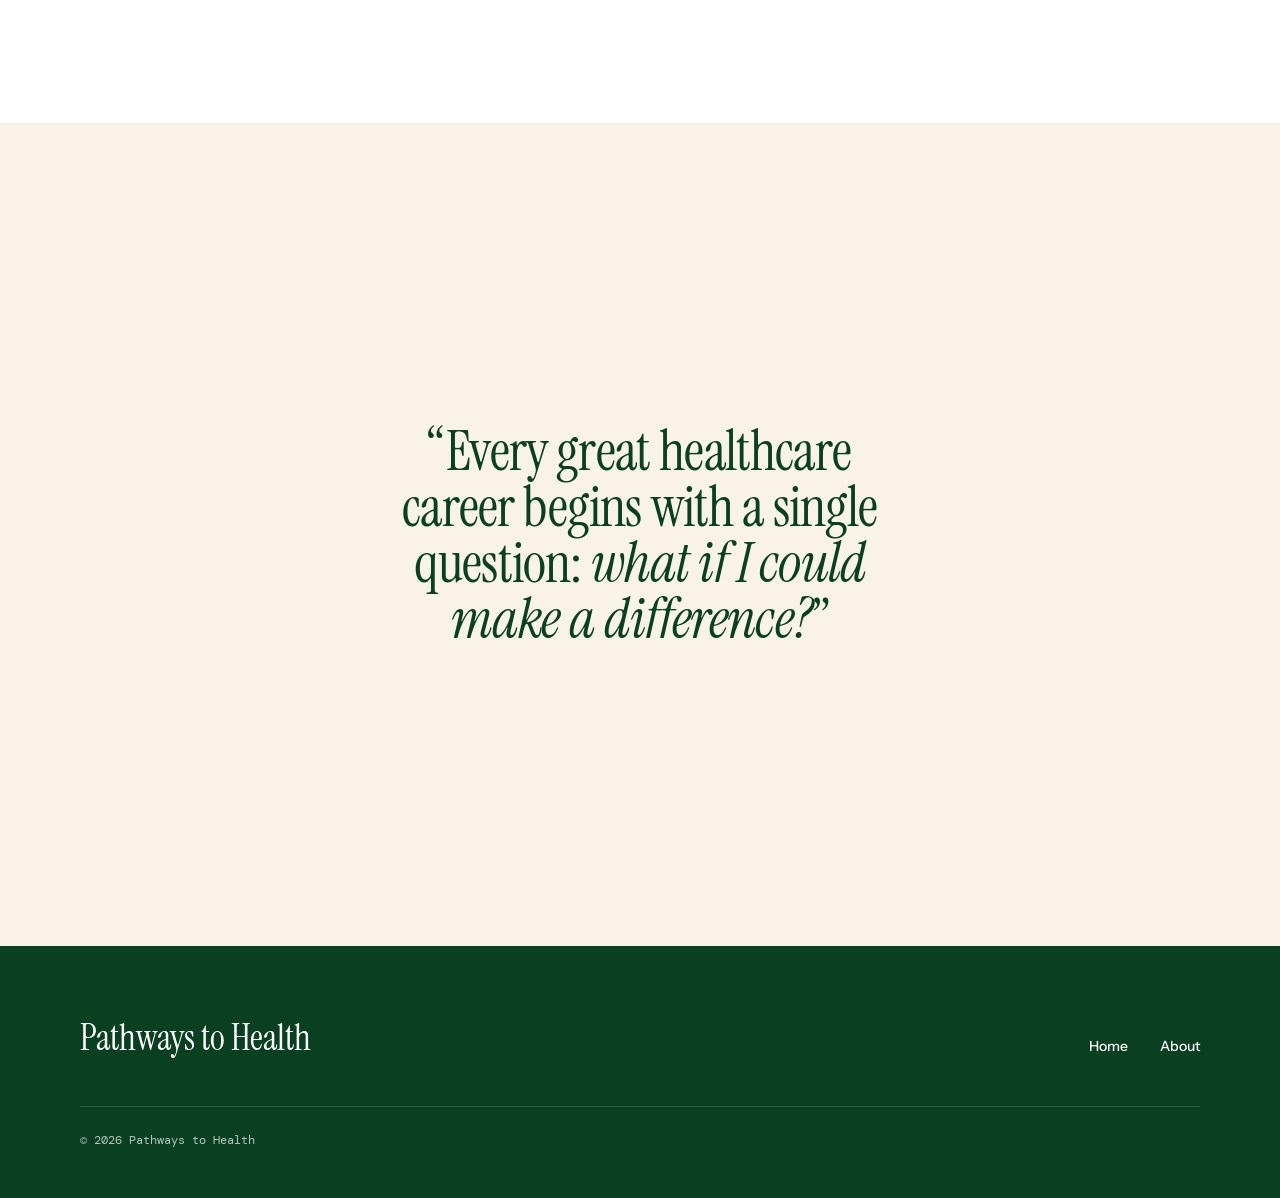
==== commit 2609cc20: "Added registration page." ====
--- a/index.html
+++ b/index.html
@@ -32,16 +32,15 @@
           <li><a class="link" href="schedule.html">Schedule</a></li>
         </ul>
         <ul class="nav__end">
-          <li><a class="btn btn--primary" href="index.html#updates">Get updates</a></li>
+          <li><a class="btn btn--primary" href="register.html">Register</a></li>
         </ul>
       </div>
     </nav>
   </header>
 
   <main id="main">
-    <!-- Hero. "Get updates" in the nav jumps here (#updates) rather than to the
-         signup form itself: the hero is a scroll-snap stop, the form isn't. -->
-    <section class="hero" id="updates">
+    <!-- Hero -->
+    <section class="hero">
       <div class="container hero__inner">
         <h1 class="display-xl">Pathways <span>to Health</span></h1>
         <div class="dot-rule" aria-hidden="true"></div>
@@ -90,15 +89,9 @@
         </div>
         <p class="lead">A Pre-Health Conference <span>for the Next Generation of Healthcare Leaders</span></p>
         <p class="hero__details"><time datetime="2027-02-01">February 1, 2027</time><span>Pensacola High School</span></p>
-        <!-- Email signup. Set data-endpoint to a form service URL (e.g. Formspree) to collect addresses. -->
-        <form class="signup" data-endpoint="" novalidate>
-          <label class="signup__label" for="signup-email">Get conference updates</label>
-          <div class="signup__row">
-            <input class="input" id="signup-email" name="email" type="email" autocomplete="email" placeholder="you@example.com" required aria-describedby="signup-status">
-            <button class="btn btn--primary" type="submit">Notify me</button>
-          </div>
-          <p class="signup__status small" id="signup-status" role="status">Speaker announcements and registration dates. No spam.</p>
-        </form>
+        <div class="hero__cta">
+          <a class="btn btn--primary btn--lg" href="register.html">Register</a>
+        </div>
         <!-- Days until the event. data-countdown is the conference date (YYYY-MM-DD);
              keep it in step with the date above. Leave it empty to hide the countdown. -->
         <p class="countdown" data-countdown="2027-02-01">
--- a/css/styles.css
+++ b/css/styles.css
@@ -312,6 +312,12 @@
   color: var(--accent);
 }
 
+.btn--lg {
+  min-height: 52px;
+  padding: 14px 32px;
+  font-size: 16px;
+}
+
 .btn--secondary {
   background: var(--surface);
   color: var(--primary);
@@ -541,7 +547,7 @@
     "rule    rule   ."
     "lead    lead   ."
     "details details ."
-    "signup  signup count";
+    "cta     cta    count";
   column-gap: var(--space-6);
 }
 
@@ -567,9 +573,9 @@
   display: block;
 }
 
-.hero .signup {
-  grid-area: signup;
-  margin-bottom: 0;
+.hero__cta {
+  grid-area: cta;
+  align-self: end;
 }
 
 .hero__details {
@@ -597,24 +603,7 @@
   margin-right: var(--space-3);
 }
 
-/* Email signup */
-.signup {
-  max-width: 440px;
-  margin-bottom: var(--space-6);
-}
-
-.signup__label {
-  display: block;
-  margin-bottom: var(--space-2);
-  font-size: 14px;
-  font-weight: 600;
-}
-
-.signup__row {
-  display: flex;
-  gap: var(--space-2);
-}
-
+/* Text field */
 .input {
   flex: 1;
   min-width: 0;
@@ -646,17 +635,6 @@
 .input[aria-invalid="true"] {
   border-color: var(--primary);
   border-width: 2px;
-}
-
-.signup__status {
-  margin-top: var(--space-2);
-  opacity: 0.75;
-}
-
-.signup.is-done .signup__status,
-.signup__status.is-error {
-  opacity: 1;
-  font-weight: 500;
 }
 
 /* Countdown: large serif numeral, bottom-right under the branch ends */
@@ -668,7 +646,7 @@
   justify-self: end;
   align-self: end;
   gap: var(--space-2);
-  margin-top: var(--space-4); /* clear of the lowest branch, short enough that its foot lines up with the signup's */
+  margin-top: var(--space-4); /* clear of the lowest branch, short enough that its foot lines up with the button's */
   color: var(--primary);
 }
 
@@ -850,7 +828,7 @@
       "rule"
       "lead"
       "details"
-      "signup"
+      "cta"
       "count";
   }
 
@@ -859,7 +837,7 @@
     display: none;
   }
 
-  /* Under the form, set off by a hairline, on one line */
+  /* Under the button, set off by a hairline, on one line */
   .countdown {
     flex-direction: row;
     align-items: baseline;
@@ -963,6 +941,168 @@
 
 .page-header__details {
   margin: var(--space-5) 0 0;
+}
+
+/* ==========================================================================
+   Register page — one column of fieldsets, divided by hairlines
+   ========================================================================== */
+.register,
+.register__done {
+  max-width: 640px;
+}
+
+.register__intro {
+  margin-bottom: var(--space-6);
+  opacity: 0.75;
+}
+
+.register__group {
+  display: grid;
+  gap: var(--space-5);
+  min-width: 0;
+  margin: 0;
+  padding: 0 0 var(--space-7);
+  border: 0;
+}
+
+.register__group + .register__group {
+  padding-top: var(--space-6);
+  border-top: 1px solid var(--surface-2);
+}
+
+.register__group legend {
+  float: left; /* puts the legend inside the grid, so it gets the same gap */
+  width: 100%;
+  padding: 0;
+}
+
+.register__parent {
+  display: grid;
+  gap: var(--space-5);
+}
+
+.register__parent[hidden] {
+  display: none;
+}
+
+.field {
+  display: grid;
+  gap: var(--space-2);
+  min-width: 0;
+}
+
+.field label {
+  font-size: 14px;
+  font-weight: 600;
+}
+
+.field__req {
+  color: var(--primary);
+  opacity: 0.6;
+}
+
+.field__hint {
+  margin-top: calc(var(--space-2) - var(--space-5));
+  opacity: 0.75;
+}
+
+.field-row {
+  display: grid;
+  grid-template-columns: repeat(2, minmax(0, 1fr));
+  gap: var(--space-5) var(--space-4);
+}
+
+.field-row--address {
+  grid-template-columns: minmax(0, 2fr) minmax(0, 1fr) minmax(0, 1fr);
+}
+
+textarea.input {
+  min-height: 88px;
+  resize: vertical;
+  line-height: 1.5;
+}
+
+/* Select: Mist fill, no border, Green caret */
+select.input {
+  appearance: none;
+  padding-right: 40px;
+  border-color: var(--surface-2);
+  background:
+    url("data:image/svg+xml,%3Csvg xmlns='http://www.w3.org/2000/svg' width='12' height='8' viewBox='0 0 12 8'%3E%3Cpath d='M1 1.5l5 5 5-5' fill='none' stroke='%23084021' stroke-width='1.5'/%3E%3C/svg%3E")
+    no-repeat right 14px center,
+    var(--surface-2);
+  cursor: pointer;
+}
+
+.checks {
+  display: grid;
+  grid-template-columns: repeat(2, minmax(0, 1fr));
+  gap: var(--space-3) var(--space-4);
+}
+
+.check {
+  display: inline-flex;
+  align-items: center;
+  gap: var(--space-3);
+  min-height: 28px;
+  cursor: pointer;
+}
+
+.check input {
+  flex: none;
+  width: 18px;
+  height: 18px;
+  margin: 0;
+  accent-color: var(--primary);
+  cursor: pointer;
+}
+
+/* Off-screen honeypot */
+.register__trap {
+  position: absolute;
+  left: -9999px;
+  width: 1px;
+  height: 1px;
+  overflow: hidden;
+}
+
+.register__submit {
+  display: grid;
+  justify-items: start;
+  gap: var(--space-3);
+  padding-top: var(--space-6);
+  border-top: 1px solid var(--surface-2);
+}
+
+.register__status:empty {
+  display: none;
+}
+
+.register__status.is-error {
+  font-weight: 500;
+}
+
+.register__done[hidden] {
+  display: none;
+}
+
+.register__done .h2 {
+  margin-bottom: var(--space-2);
+}
+
+.register__done:focus {
+  outline: none;
+}
+
+@media (max-width: 767px) {
+  .field-row,
+  .field-row--address {
+    grid-template-columns: minmax(0, 1fr);
+  }
+
+  .checks {
+    grid-template-columns: minmax(0, 1fr);
+  }
 }
 
 /* ==========================================================================
@@ -1087,9 +1227,10 @@
    Speakers page — portrait cards in a grid, then the question CTA
    ========================================================================== */
 .speakers {
+  --speakers-row-gap: var(--space-8);
   display: grid;
   grid-template-columns: repeat(3, 1fr);
-  gap: var(--space-8) var(--space-6);
+  gap: var(--speakers-row-gap) var(--space-6);
 }
 
 .speaker {
@@ -1168,8 +1309,8 @@
 
 @media (max-width: 767px) {
   .speakers {
+    --speakers-row-gap: var(--space-7);
     grid-template-columns: 1fr;
-    gap: var(--space-7);
   }
 }
 
@@ -1232,8 +1373,8 @@
    on every device. Each section fills the screen below the sticky header
    (scroll-padding keeps the header from covering a section's top), with its
    content centered. snap-stop means a hard swipe can't skip a stop.
-   Sections taller than the screen (the speaker grid, the schedule) scroll
-   freely inside, then the next one snaps in.
+   Sections taller than the screen scroll freely inside, then the next one
+   snaps in. The speaker grid stops at each row of speakers instead.
    ========================================================================== */
 html.snap-sections {
   /* The header's full height, counting its 1px bottom border */
@@ -1277,6 +1418,45 @@
   scroll-snap-align: end;
 }
 
+/* Each row of speakers is a stop, with one row gap of space under the
+   header. The grid's own top padding gives the first row that same space,
+   so its stop is the top of the page. The section itself stops being a
+   snap target: it's taller than the screen, which would let the scroll
+   rest anywhere inside it. */
+.snap-sections main > .section:has(.speakers) {
+  padding-top: 0;
+  scroll-snap-align: none;
+}
+
+.snap-sections .speakers {
+  padding-top: var(--speakers-row-gap);
+}
+
+.snap-sections .speakers > li {
+  scroll-margin-top: var(--speakers-row-gap);
+  scroll-snap-align: start;
+  scroll-snap-stop: always;
+}
+
+/* A whole card fits on the screen, with a row gap above and below it. When
+   the screen is too short, the photo gives up height (cropping, not
+   squashing) and the text keeps its size. */
+.snap-sections .speaker {
+  display: flex;
+  flex-direction: column;
+  max-height: calc(100vh - var(--snap-header) - 2 * var(--speakers-row-gap));
+  max-height: calc(100svh - var(--snap-header) - 2 * var(--speakers-row-gap));
+}
+
+.snap-sections .speaker > * {
+  flex-shrink: 0;
+}
+
+.snap-sections .speaker__photo {
+  flex-shrink: 1;
+  min-height: 0;
+}
+
 /* ==========================================================================
    Motion preferences
    ========================================================================== */
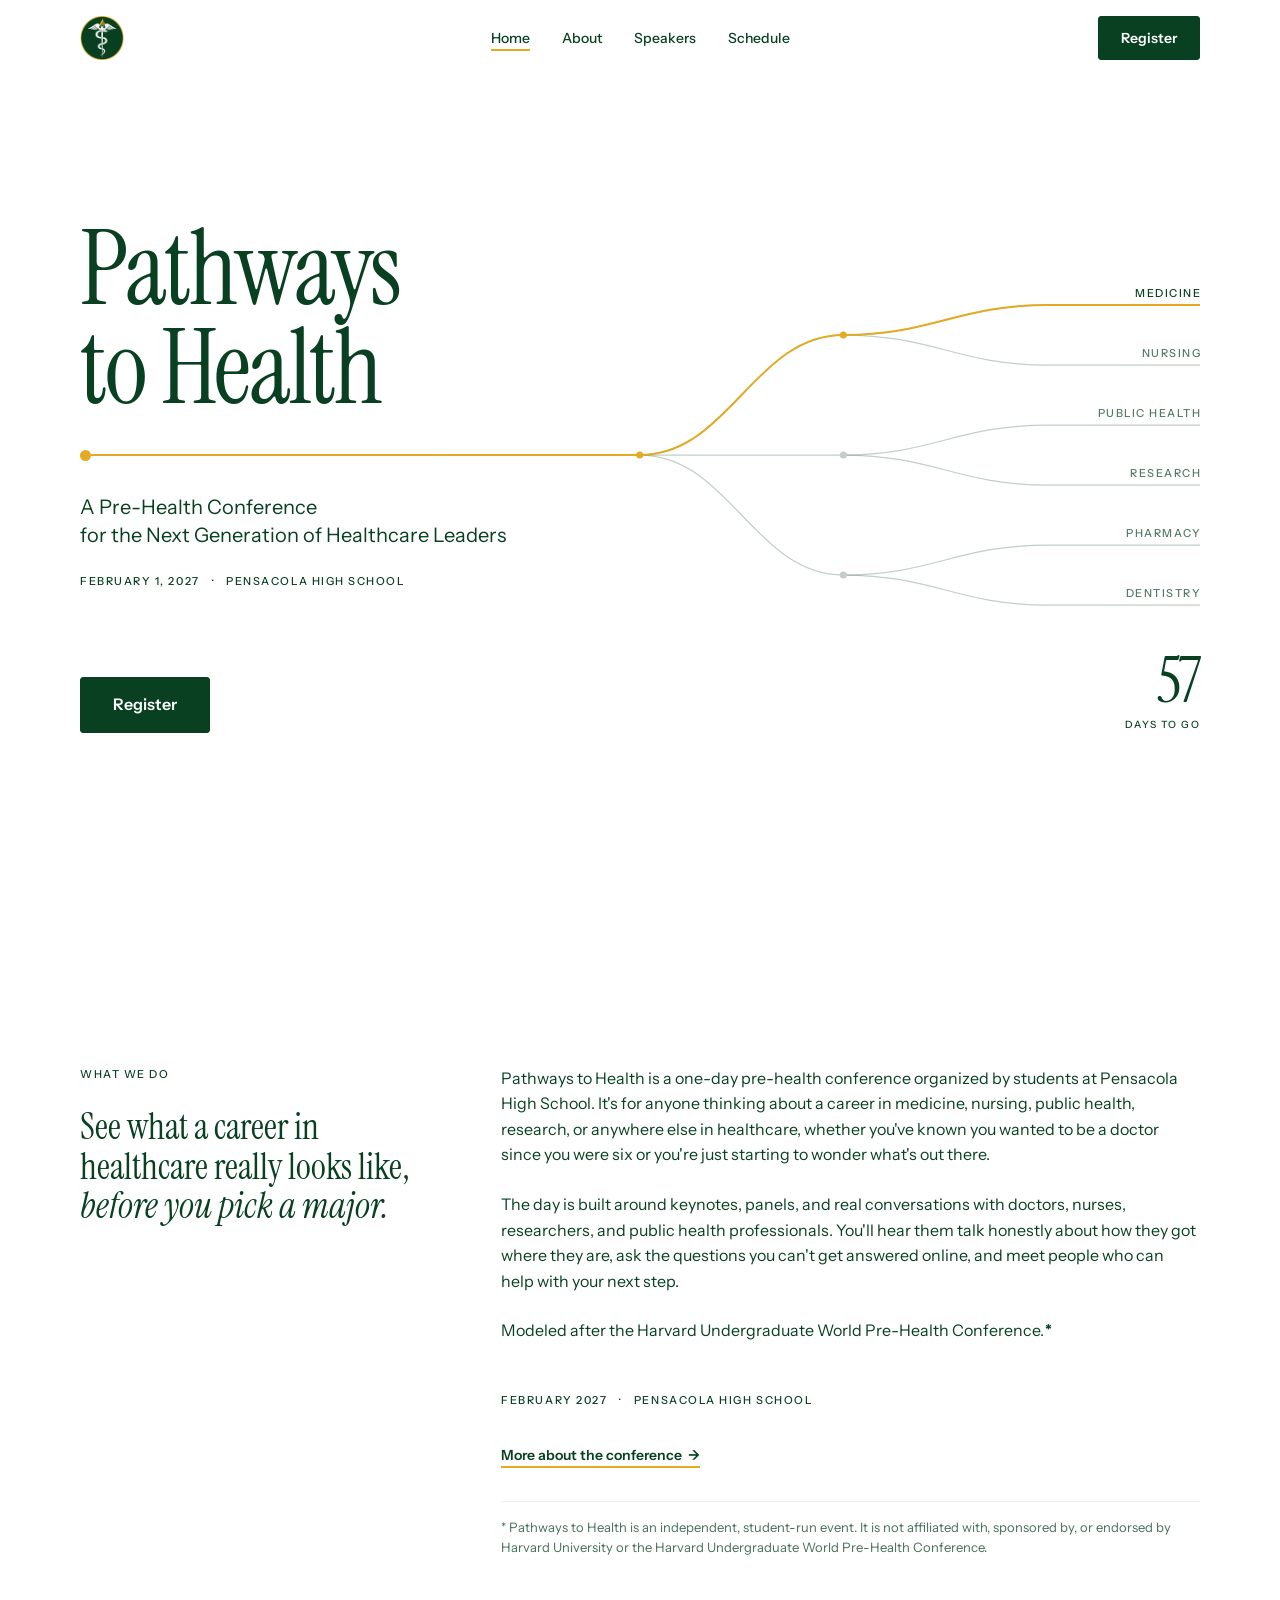
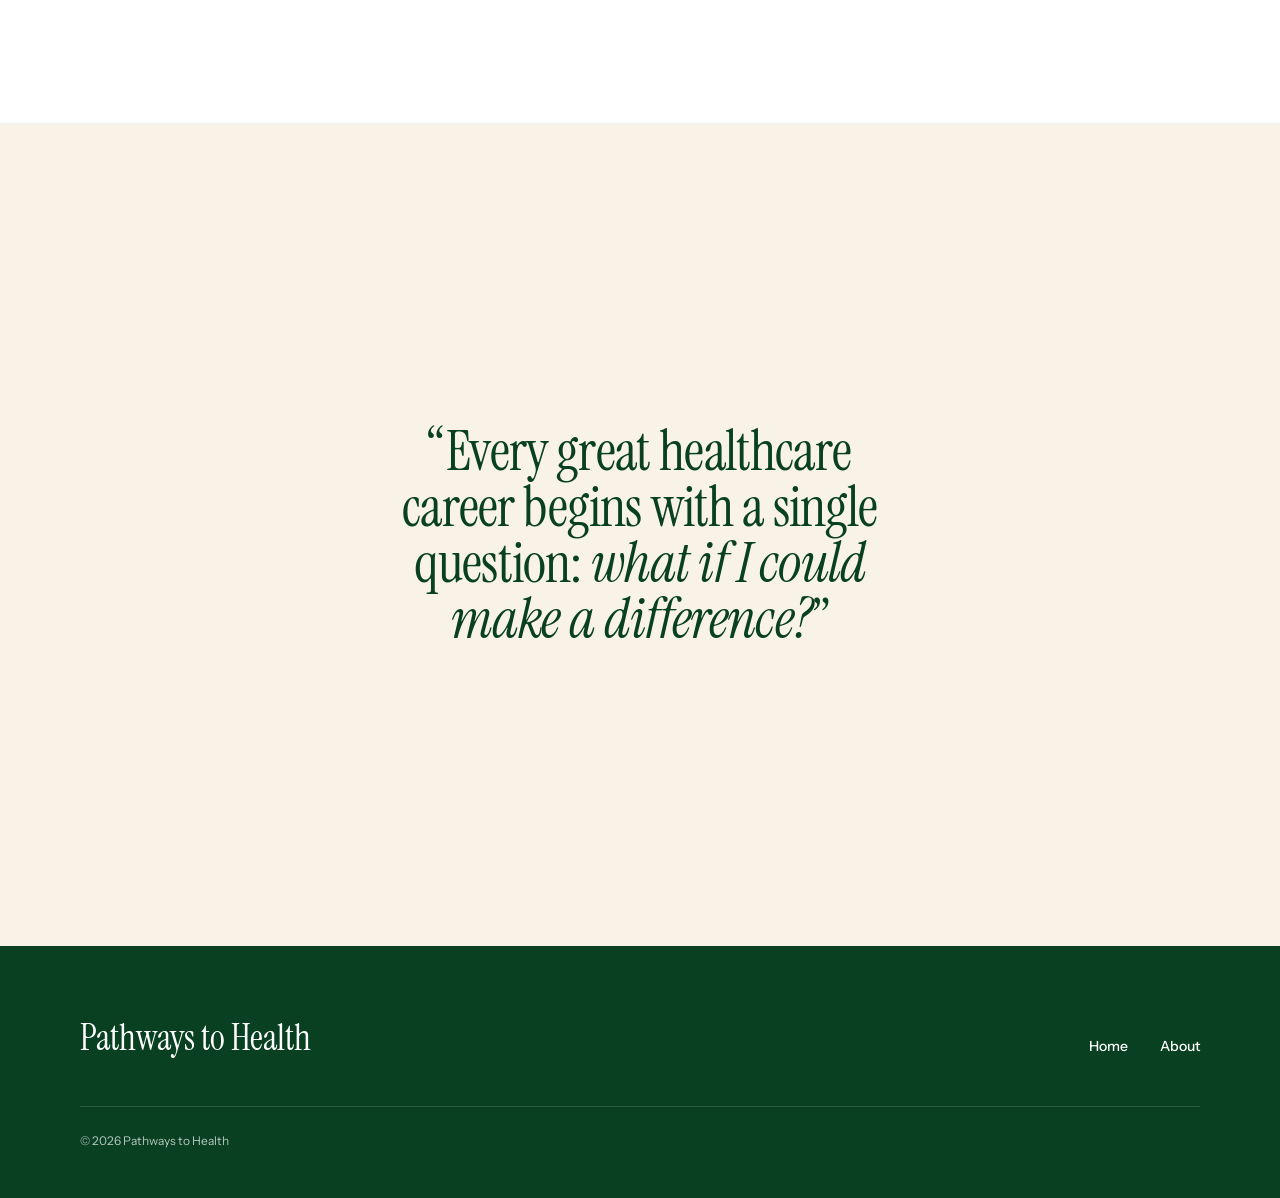
==== commit ae679cc9: "fixed fonts" ====
--- a/index.html
+++ b/index.html
@@ -9,7 +9,7 @@
 
   <link rel="preconnect" href="https://fonts.googleapis.com">
   <link rel="preconnect" href="https://fonts.gstatic.com" crossorigin>
-  <link href="https://fonts.googleapis.com/css2?family=Instrument+Serif:ital@0;1&family=Instrument+Sans:wght@400;500;600&family=DM+Mono:wght@400&display=swap" rel="stylesheet">
+  <link href="https://fonts.googleapis.com/css2?family=Instrument+Serif:ital@0;1&family=Instrument+Sans:wght@400;500;600&display=swap" rel="stylesheet">
   <link rel="stylesheet" href="css/styles.css">
 </head>
 <body>
--- a/css/styles.css
+++ b/css/styles.css
@@ -12,9 +12,9 @@
   --surface-2: #eaf0ec;
 
   /* Type */
-  --font-display: "Instrument Serif", Georgia, serif;
-  --font-body: "Instrument Sans", system-ui, sans-serif;
-  --font-mono: "DM Mono", ui-monospace, monospace;
+  --font-display: "Instrument Serif", serif;
+  --font-body: "Instrument Sans", sans-serif;
+  --font-mono: "Instrument Sans", sans-serif;
 
   /* Space (4px base) */
   --space-1: 4px;
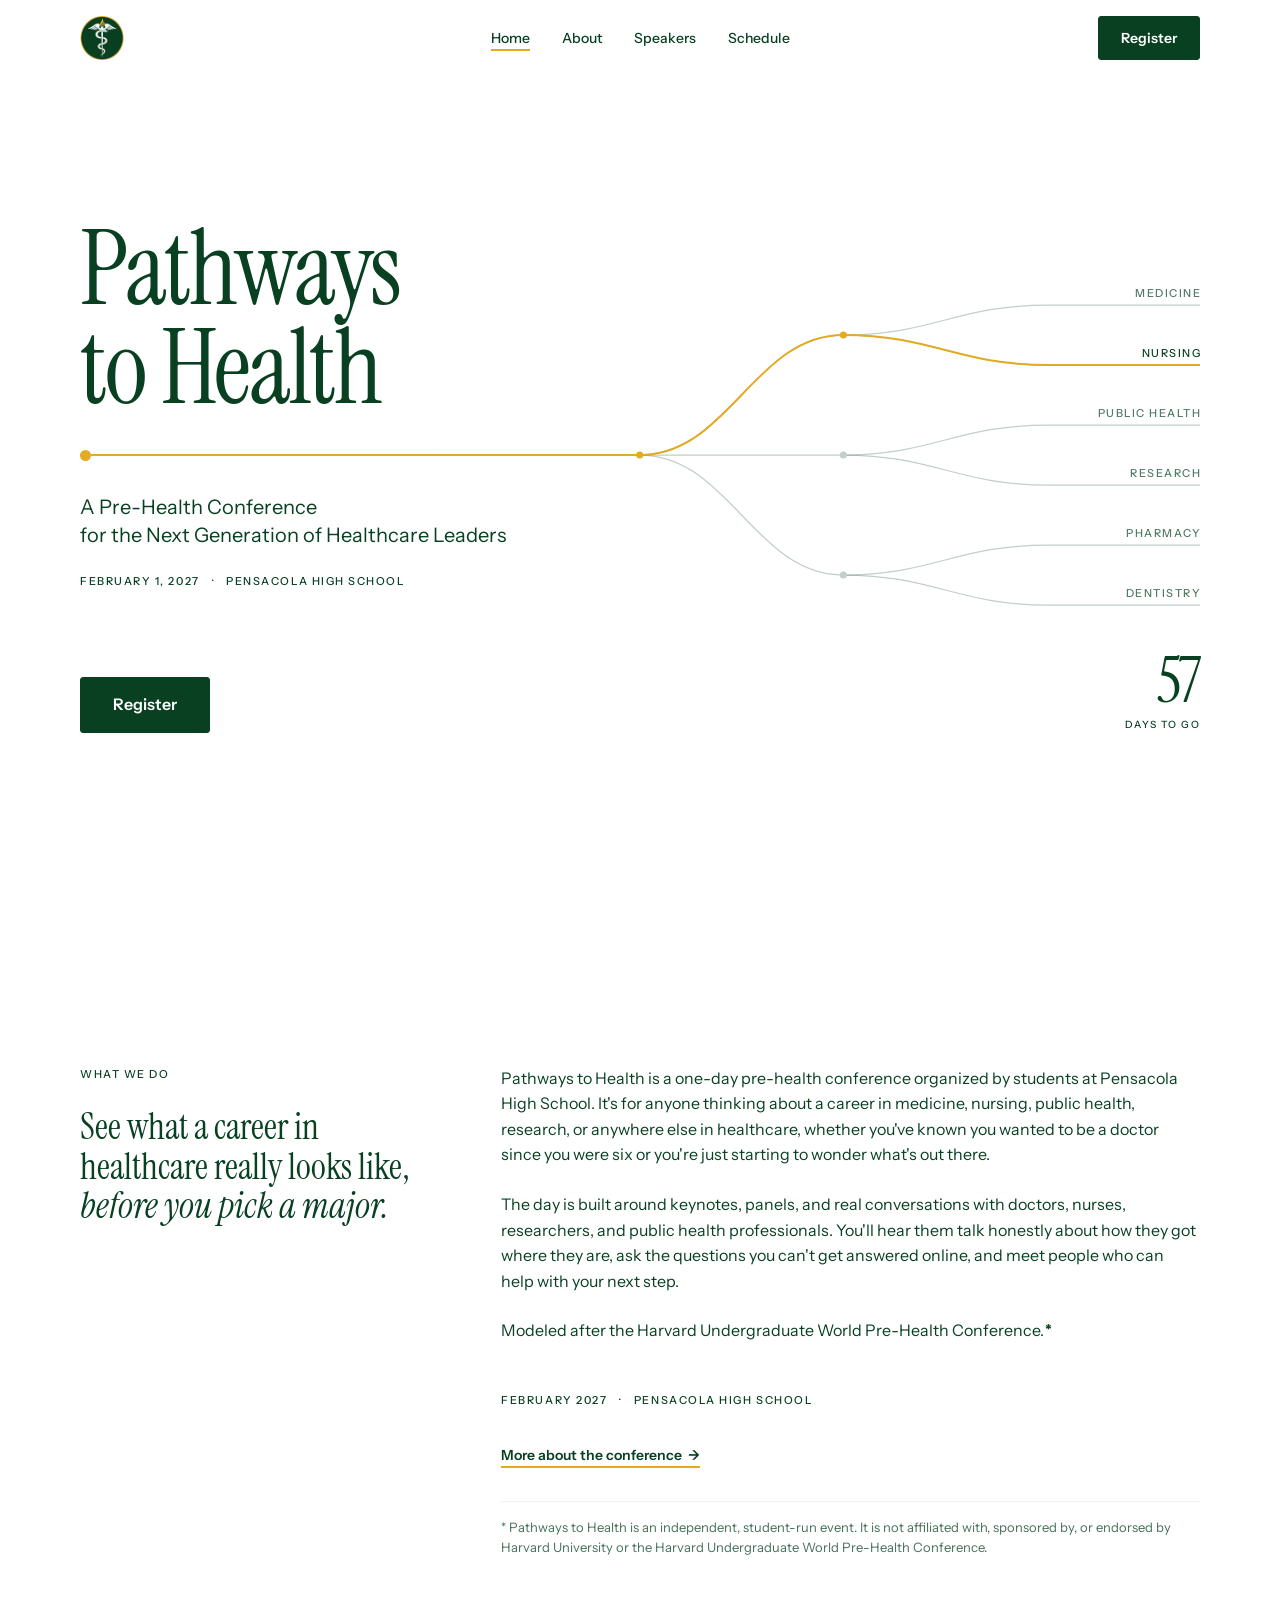
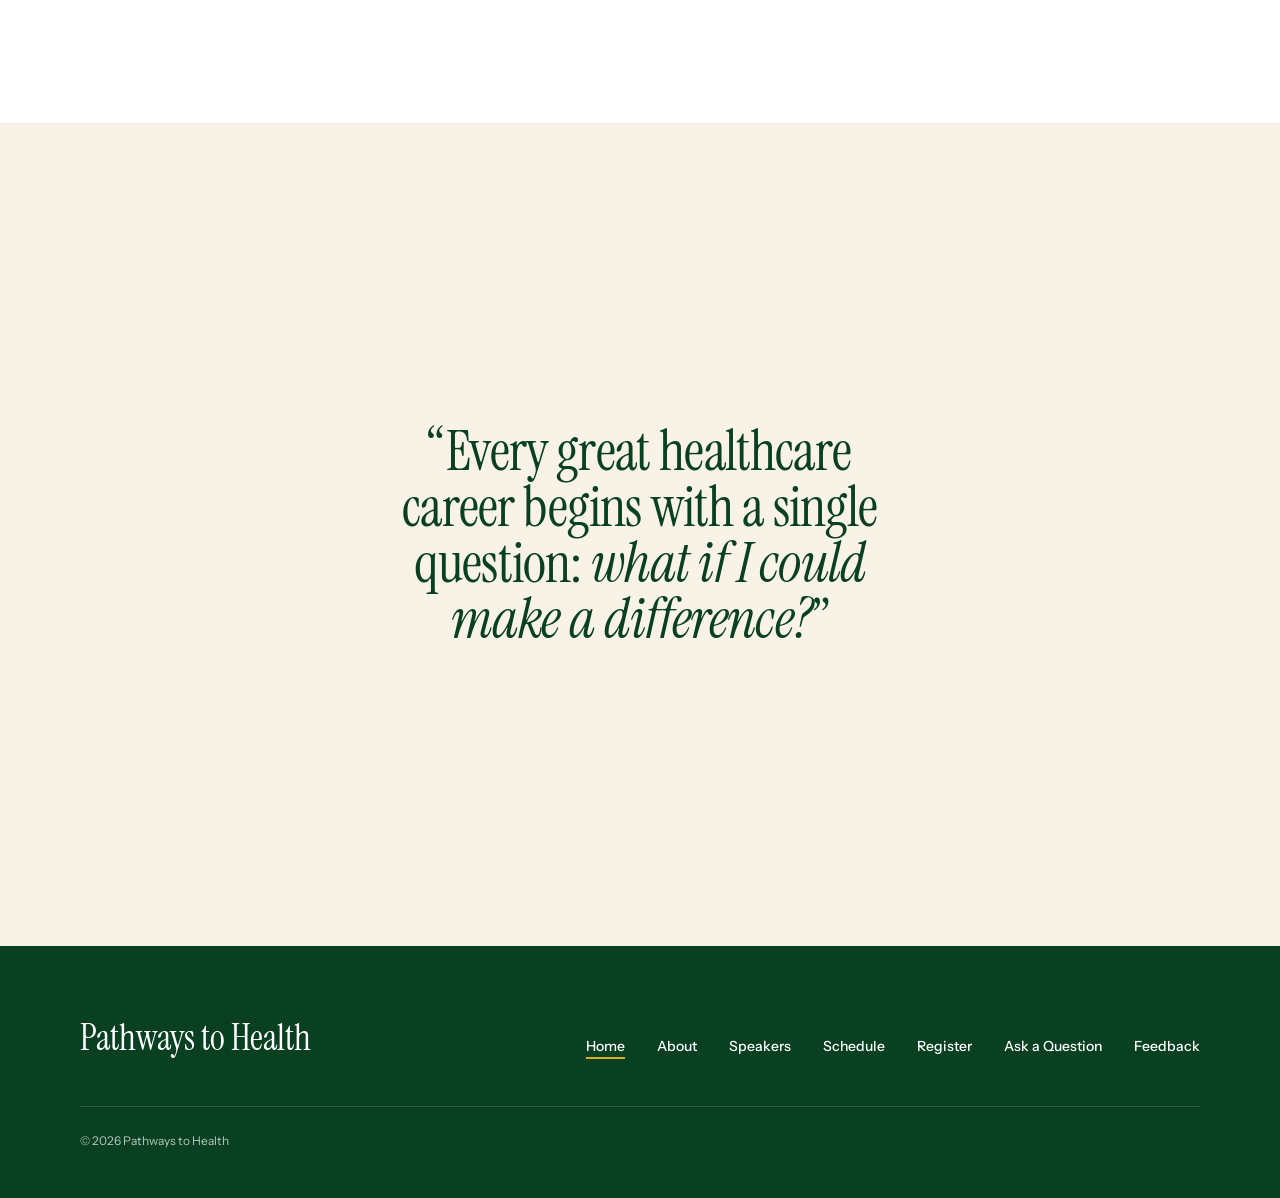
==== commit d871aa63: "Update footer links across multiple pages and enhance styles for better layout" ====
--- a/index.html
+++ b/index.html
@@ -135,8 +135,13 @@
       <div class="footer__top">
         <p class="footer__tagline">Pathways to Health</p>
         <ul class="footer__links">
-          <li><a class="link" href="index.html">Home</a></li>
+          <li><a class="link" href="index.html" aria-current="page">Home</a></li>
           <li><a class="link" href="about.html">About</a></li>
+          <li><a class="link" href="speakers.html">Speakers</a></li>
+          <li><a class="link" href="schedule.html">Schedule</a></li>
+          <li><a class="link" href="register.html">Register</a></li>
+          <li><a class="link" href="ask.html">Ask a Question</a></li>
+          <li><a class="link" href="feedback.html">Feedback</a></li>
         </ul>
       </div>
       <div class="footer__bottom">
--- a/css/styles.css
+++ b/css/styles.css
@@ -1343,6 +1343,7 @@
 
 .footer__links {
   display: flex;
+  flex-wrap: wrap;
   gap: var(--space-6);
   font-size: 14px;
   font-weight: 500;
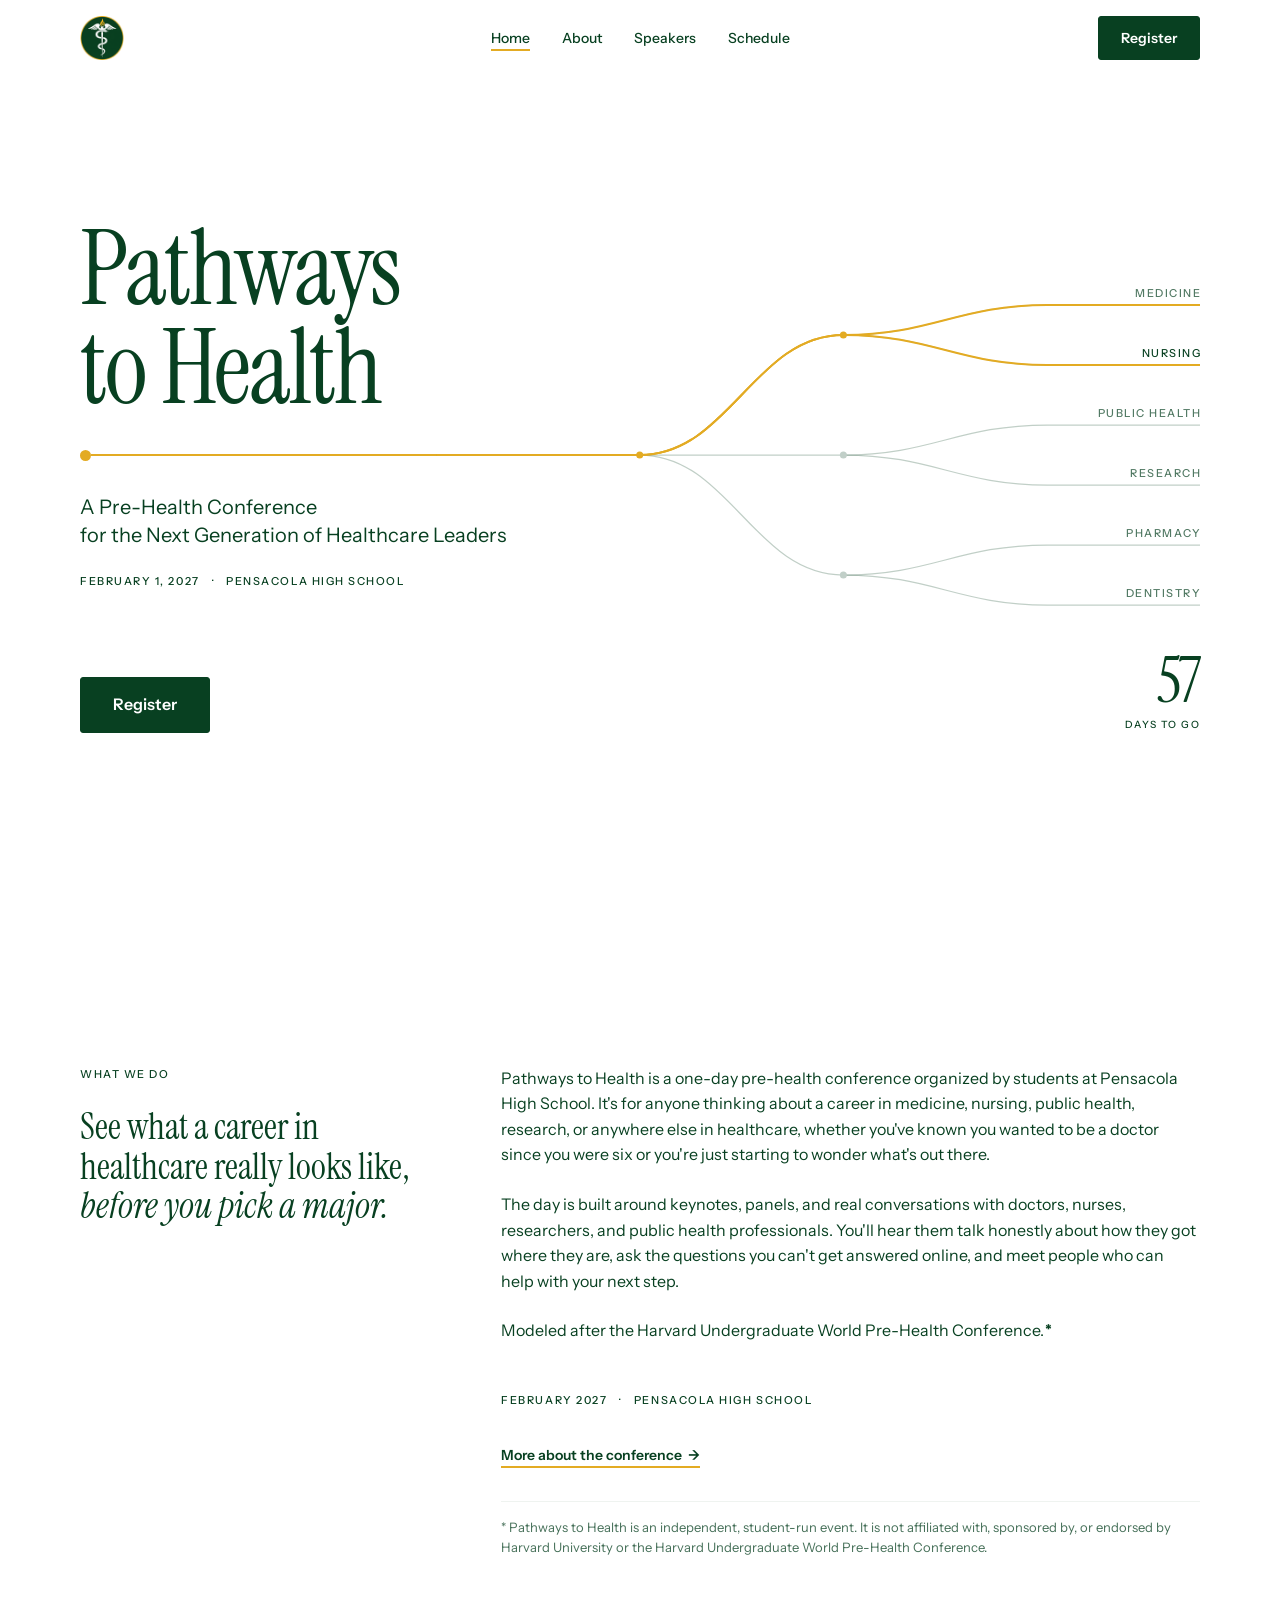
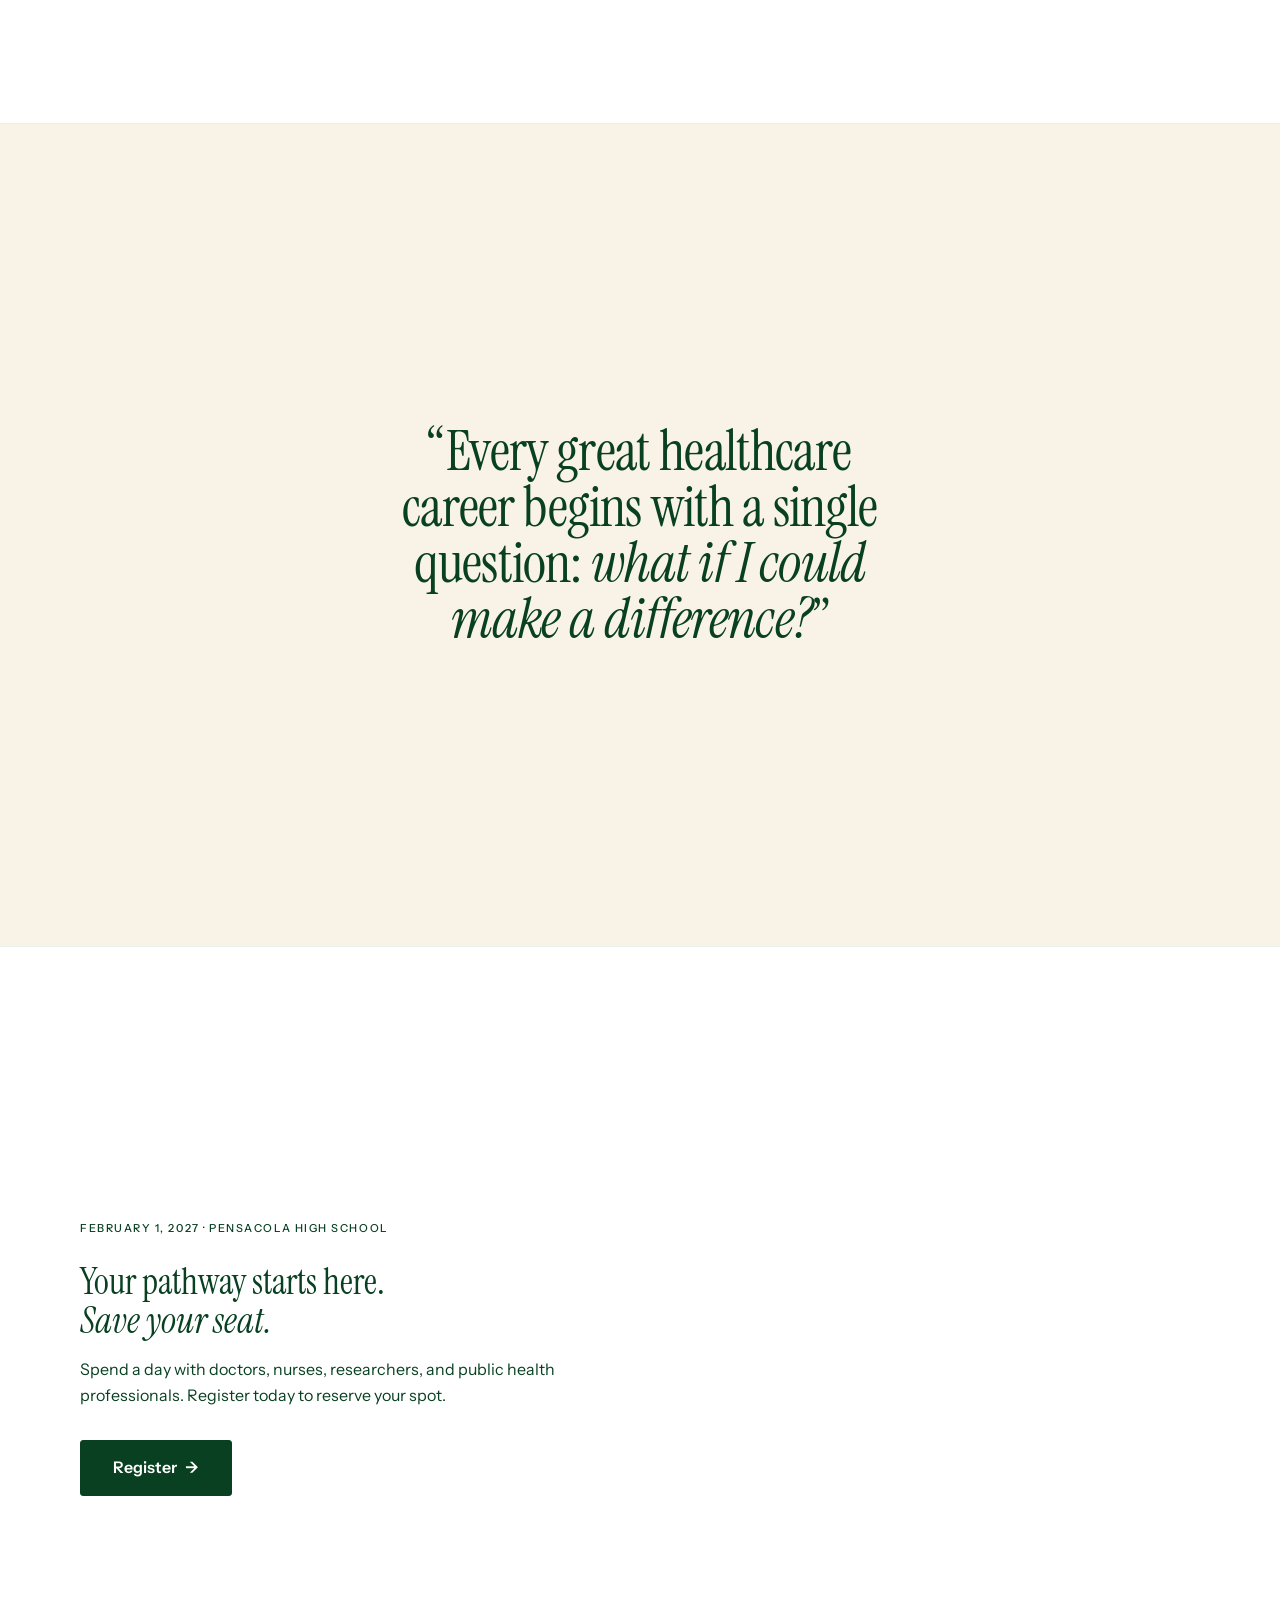
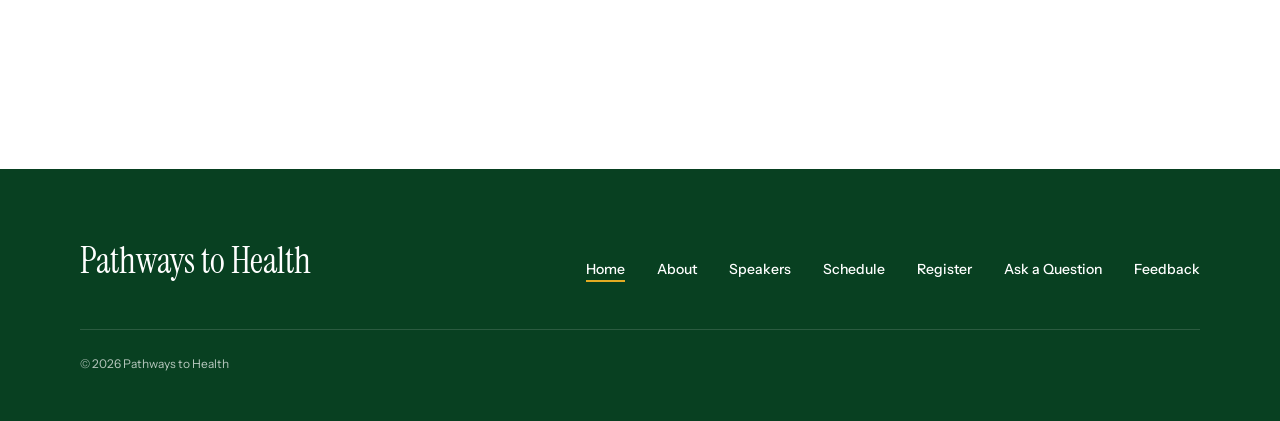
==== commit 5cdd776c: "Fixing items A and B and adding a CTA in the footer on the homepage" ====
--- a/index.html
+++ b/index.html
@@ -127,6 +127,17 @@
         <blockquote class="statement display">“Every great healthcare career begins with a single question: <em>what if I could make a difference?</em>”</blockquote>
       </div>
     </section>
+    <!-- Call to action: register -->
+    <section class="section final-cta" aria-labelledby="register-cta">
+      <div class="container">
+        <span class="eyebrow">February 1, 2027 · Pensacola High School</span>
+        <h2 class="h1" id="register-cta">Your pathway starts here. <em>Save your seat.</em></h2>
+        <p>Spend a day with doctors, nurses, researchers, and public health professionals. Register today to reserve your spot.</p>
+        <div class="actions">
+          <a class="btn btn--primary btn--lg" href="register.html">Register <span class="arrow" aria-hidden="true">→</span></a>
+        </div>
+      </div>
+    </section>
   </main>
 
   <!-- ===== Footer ===== -->
--- a/css/styles.css
+++ b/css/styles.css
@@ -1288,16 +1288,19 @@
   margin-top: var(--space-1);
 }
 
-.speakers-cta .h1 {
+.speakers-cta .h1,
+.final-cta .h1 {
   max-width: 20ch;
   margin-bottom: var(--space-4);
 }
 
-.speakers-cta p {
+.speakers-cta p,
+.final-cta p {
   max-width: 52ch;
 }
 
-.speakers-cta .actions {
+.speakers-cta .actions,
+.final-cta .actions {
   margin-top: var(--space-6);
 }
 
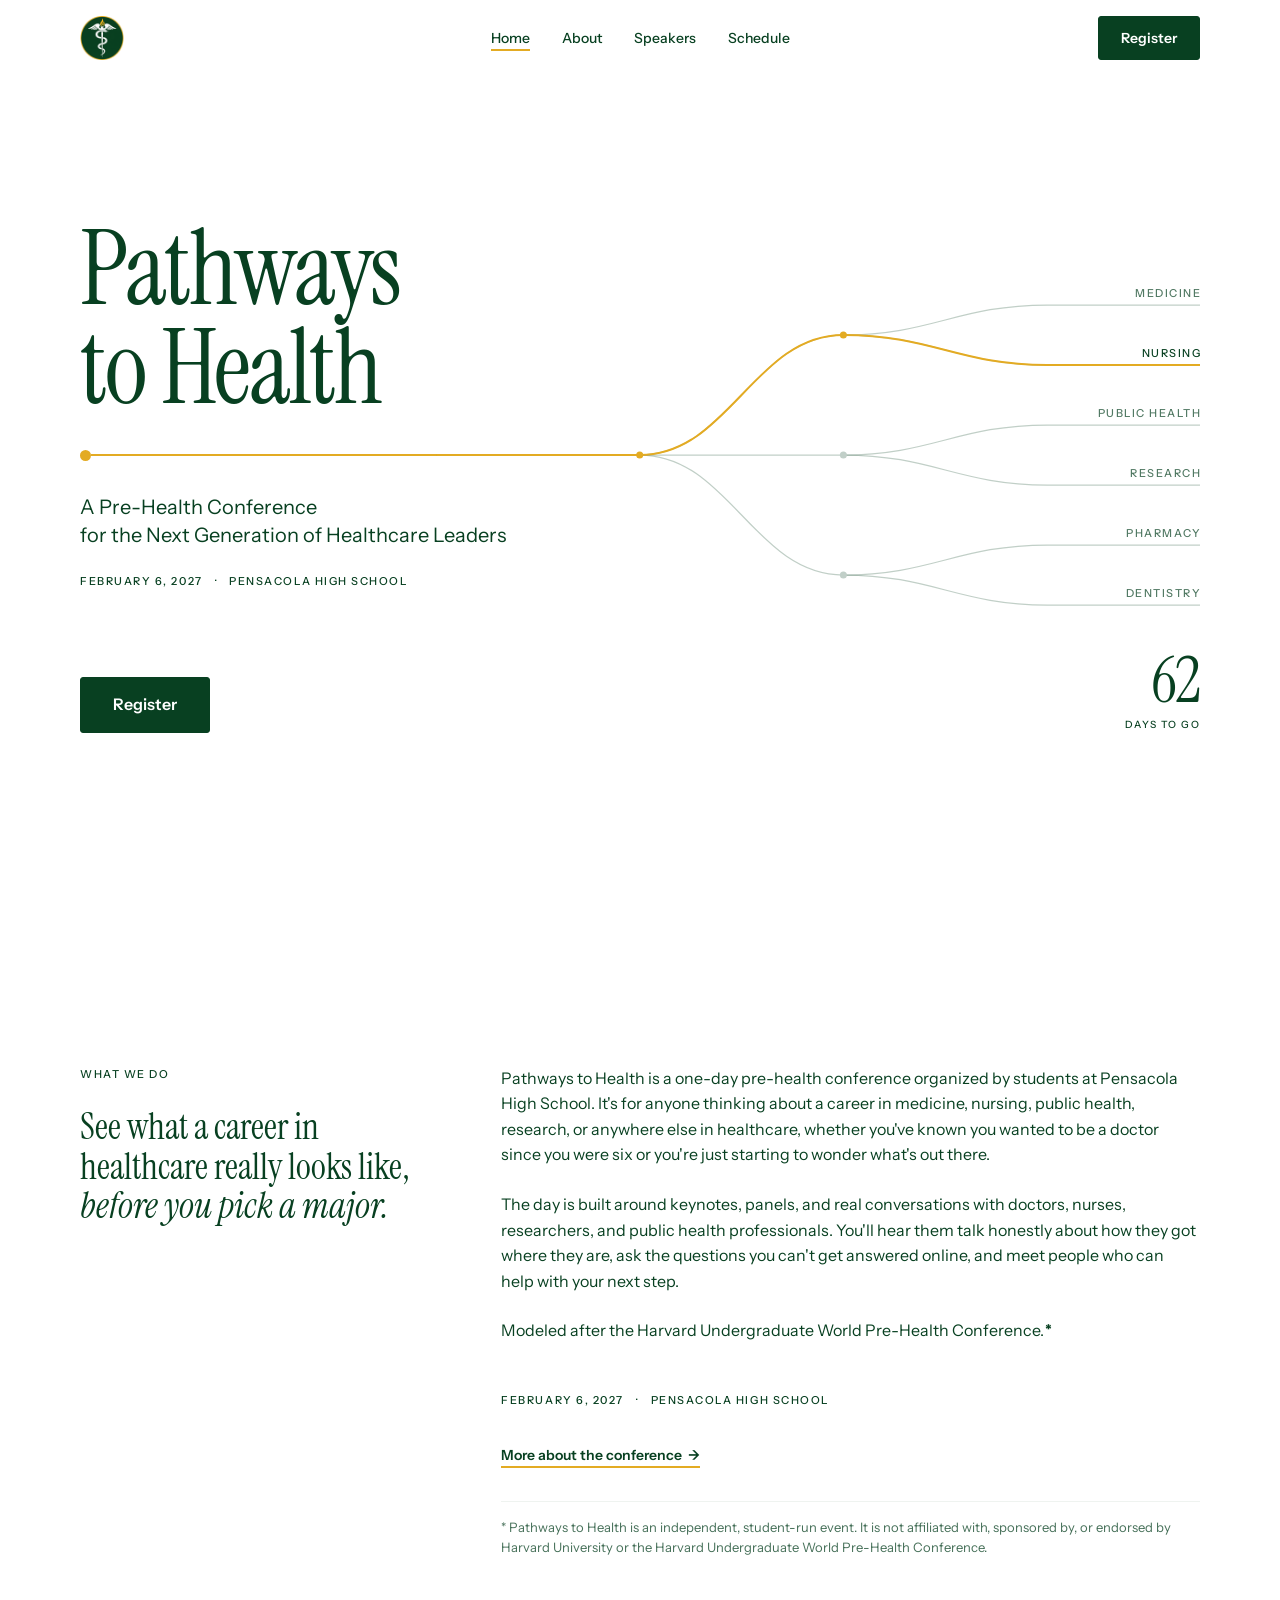
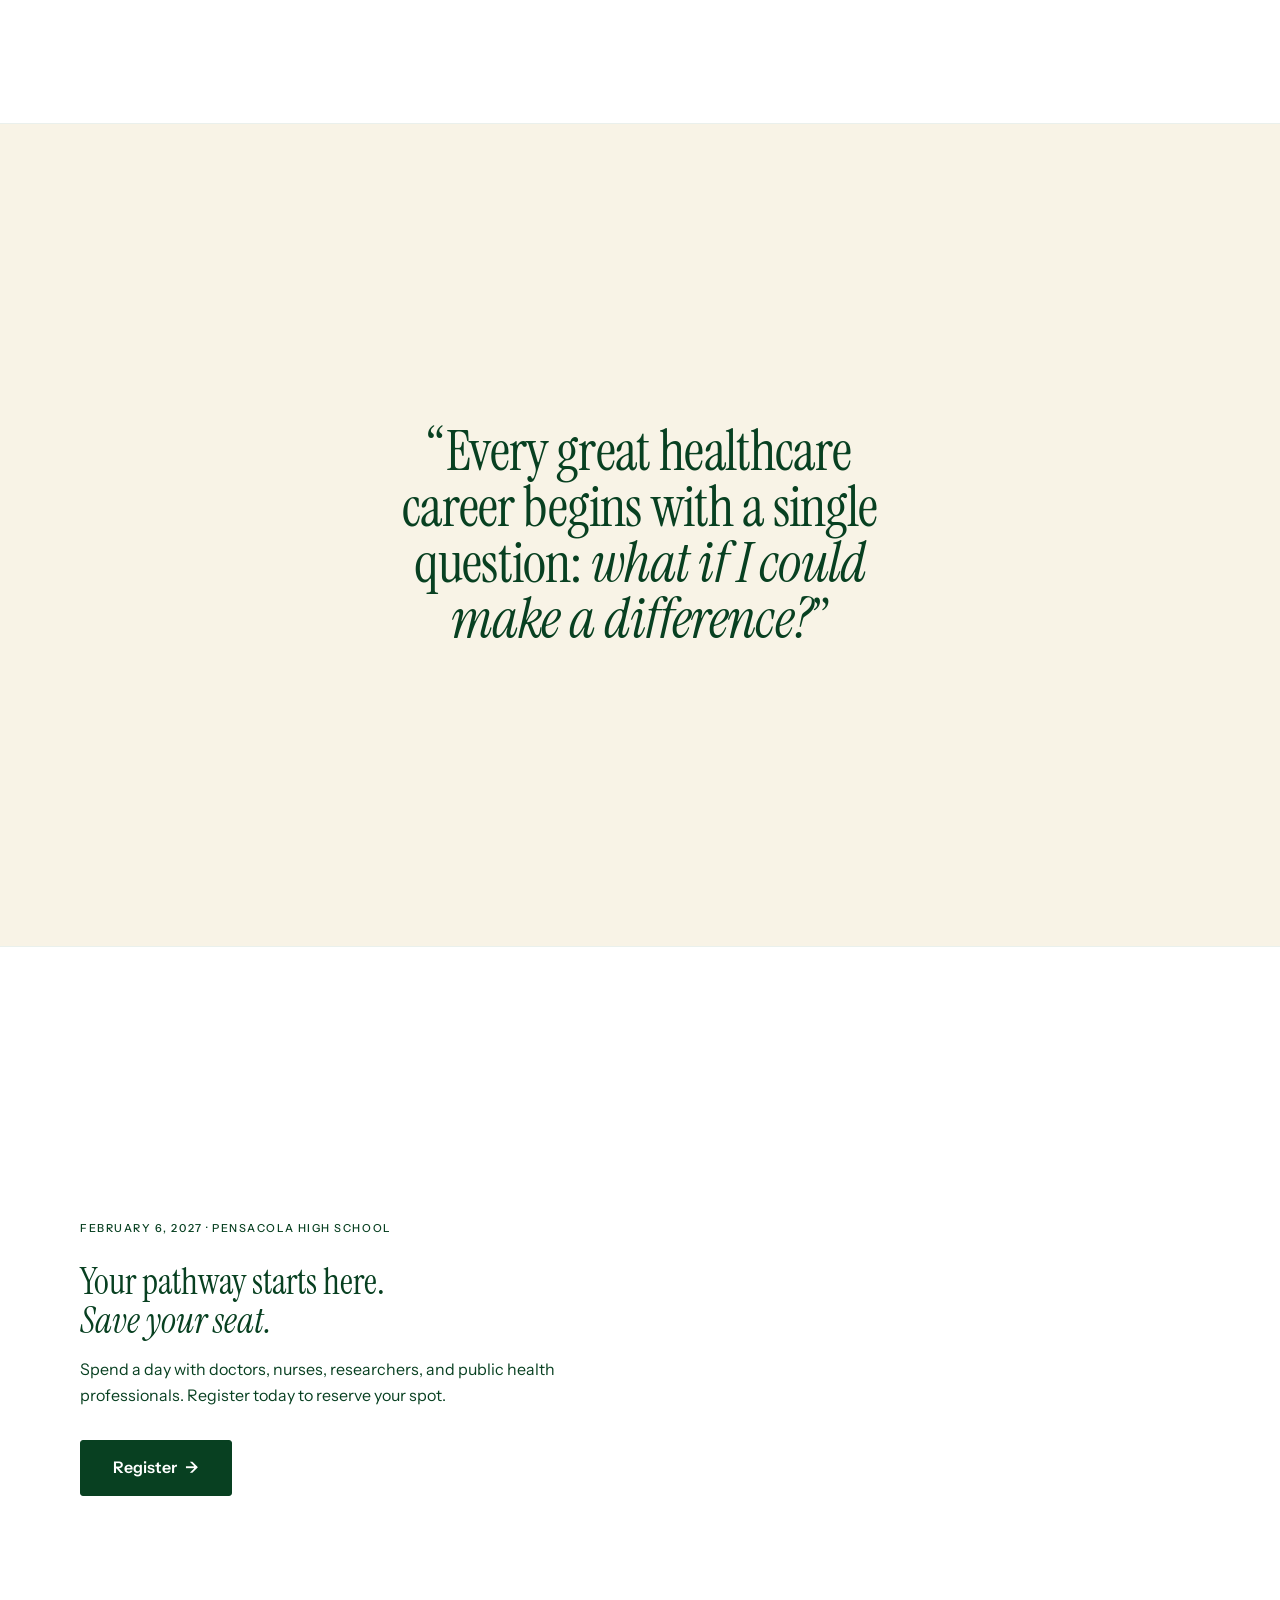
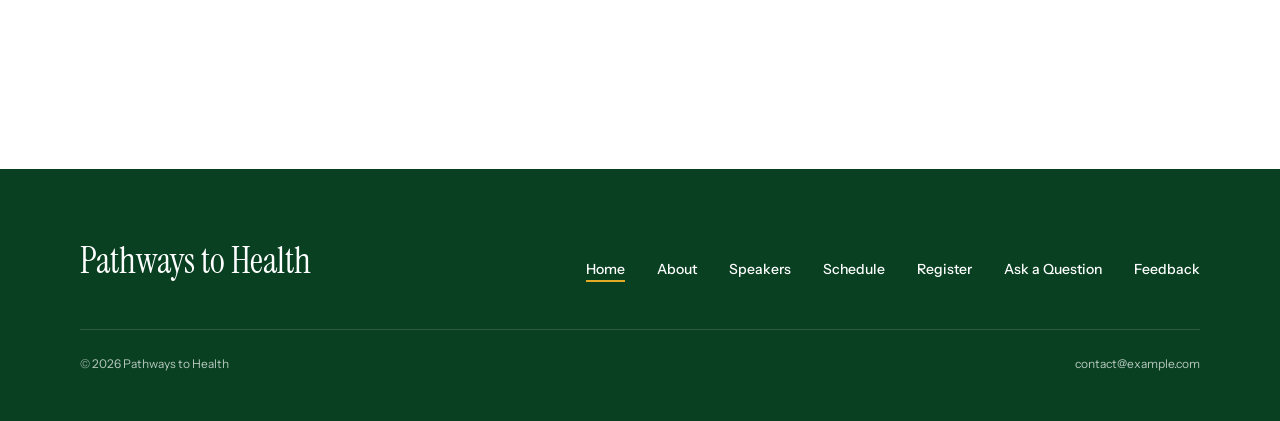
==== commit 52f38fc8: "Fixed C through F" ====
--- a/index.html
+++ b/index.html
@@ -88,13 +88,13 @@
           </ul>
         </div>
         <p class="lead">A Pre-Health Conference <span>for the Next Generation of Healthcare Leaders</span></p>
-        <p class="hero__details"><time datetime="2027-02-01">February 1, 2027</time><span>Pensacola High School</span></p>
+        <p class="hero__details"><time datetime="2027-02-06">February 6, 2027</time><span>Pensacola High School</span></p>
         <div class="hero__cta">
           <a class="btn btn--primary btn--lg" href="register.html">Register</a>
         </div>
         <!-- Days until the event. data-countdown is the conference date (YYYY-MM-DD);
              keep it in step with the date above. Leave it empty to hide the countdown. -->
-        <p class="countdown" data-countdown="2027-02-01">
+        <p class="countdown" data-countdown="2027-02-06">
           <span class="countdown__num" data-countdown-days>115</span>
           <span class="countdown__label" data-countdown-label>days to go</span>
         </p>
@@ -112,7 +112,7 @@
           <p>Pathways to Health is a one-day pre-health conference organized by students at Pensacola High School. It's for anyone thinking about a career in medicine, nursing, public health, research, or anywhere else in healthcare, whether you've known you wanted to be a doctor since you were six or you're just starting to wonder what's out there.</p>
           <p>The day is built around keynotes, panels, and real conversations with doctors, nurses, researchers, and public health professionals. You'll hear them talk honestly about how they got where they are, ask the questions you can't get answered online, and meet people who can help with your next step.</p>
           <p>Modeled after the Harvard Undergraduate World Pre-Health Conference.<a class="footnote-ref" href="#footnote-harvard" aria-describedby="footnote-harvard">*</a></p>
-          <p class="page-header__details"><span>February 2027</span><span>Pensacola High School</span></p>
+          <p class="page-header__details"><time datetime="2027-02-06">February 6, 2027</time><span>Pensacola High School</span></p>
           <div class="actions">
             <a class="text-link" href="about.html">More about the conference <span class="arrow" aria-hidden="true">→</span></a>
           </div>
@@ -130,7 +130,7 @@
     <!-- Call to action: register -->
     <section class="section final-cta" aria-labelledby="register-cta">
       <div class="container">
-        <span class="eyebrow">February 1, 2027 · Pensacola High School</span>
+        <span class="eyebrow">February 6, 2027 · Pensacola High School</span>
         <h2 class="h1" id="register-cta">Your pathway starts here. <em>Save your seat.</em></h2>
         <p>Spend a day with doctors, nurses, researchers, and public health professionals. Register today to reserve your spot.</p>
         <div class="actions">
@@ -157,6 +157,8 @@
       </div>
       <div class="footer__bottom">
         <p>© <span data-year>2026</span> Pathways to Health</p>
+        <!-- PLACEHOLDER: replace contact@example.com with the real contact email, here and in every file (see plan.md, D) -->
+        <p><a class="link" href="mailto:contact@example.com">contact@example.com</a></p>
       </div>
     </div>
   </footer>
--- a/css/styles.css
+++ b/css/styles.css
@@ -944,7 +944,7 @@
 }
 
 /* ==========================================================================
-   Register page — one column of fieldsets, divided by hairlines
+   Forms (Register and Ask A Question pages) — one column of fieldsets, divided by hairlines
    ========================================================================== */
 .register,
 .register__done {
@@ -1004,6 +1004,11 @@
 .field__hint {
   margin-top: calc(var(--space-2) - var(--space-5));
   opacity: 0.75;
+}
+
+/* Under a field's input, where the gap is already small */
+.field .field__hint {
+  margin-top: 0;
 }
 
 .field-row {
@@ -1288,6 +1293,12 @@
   margin-top: var(--space-1);
 }
 
+/* Shown in the page header until speakers are announced */
+.speakers-soon {
+  max-width: 64ch;
+  margin-top: var(--space-7);
+}
+
 .speakers-cta .h1,
 .final-cta .h1 {
   max-width: 20ch;
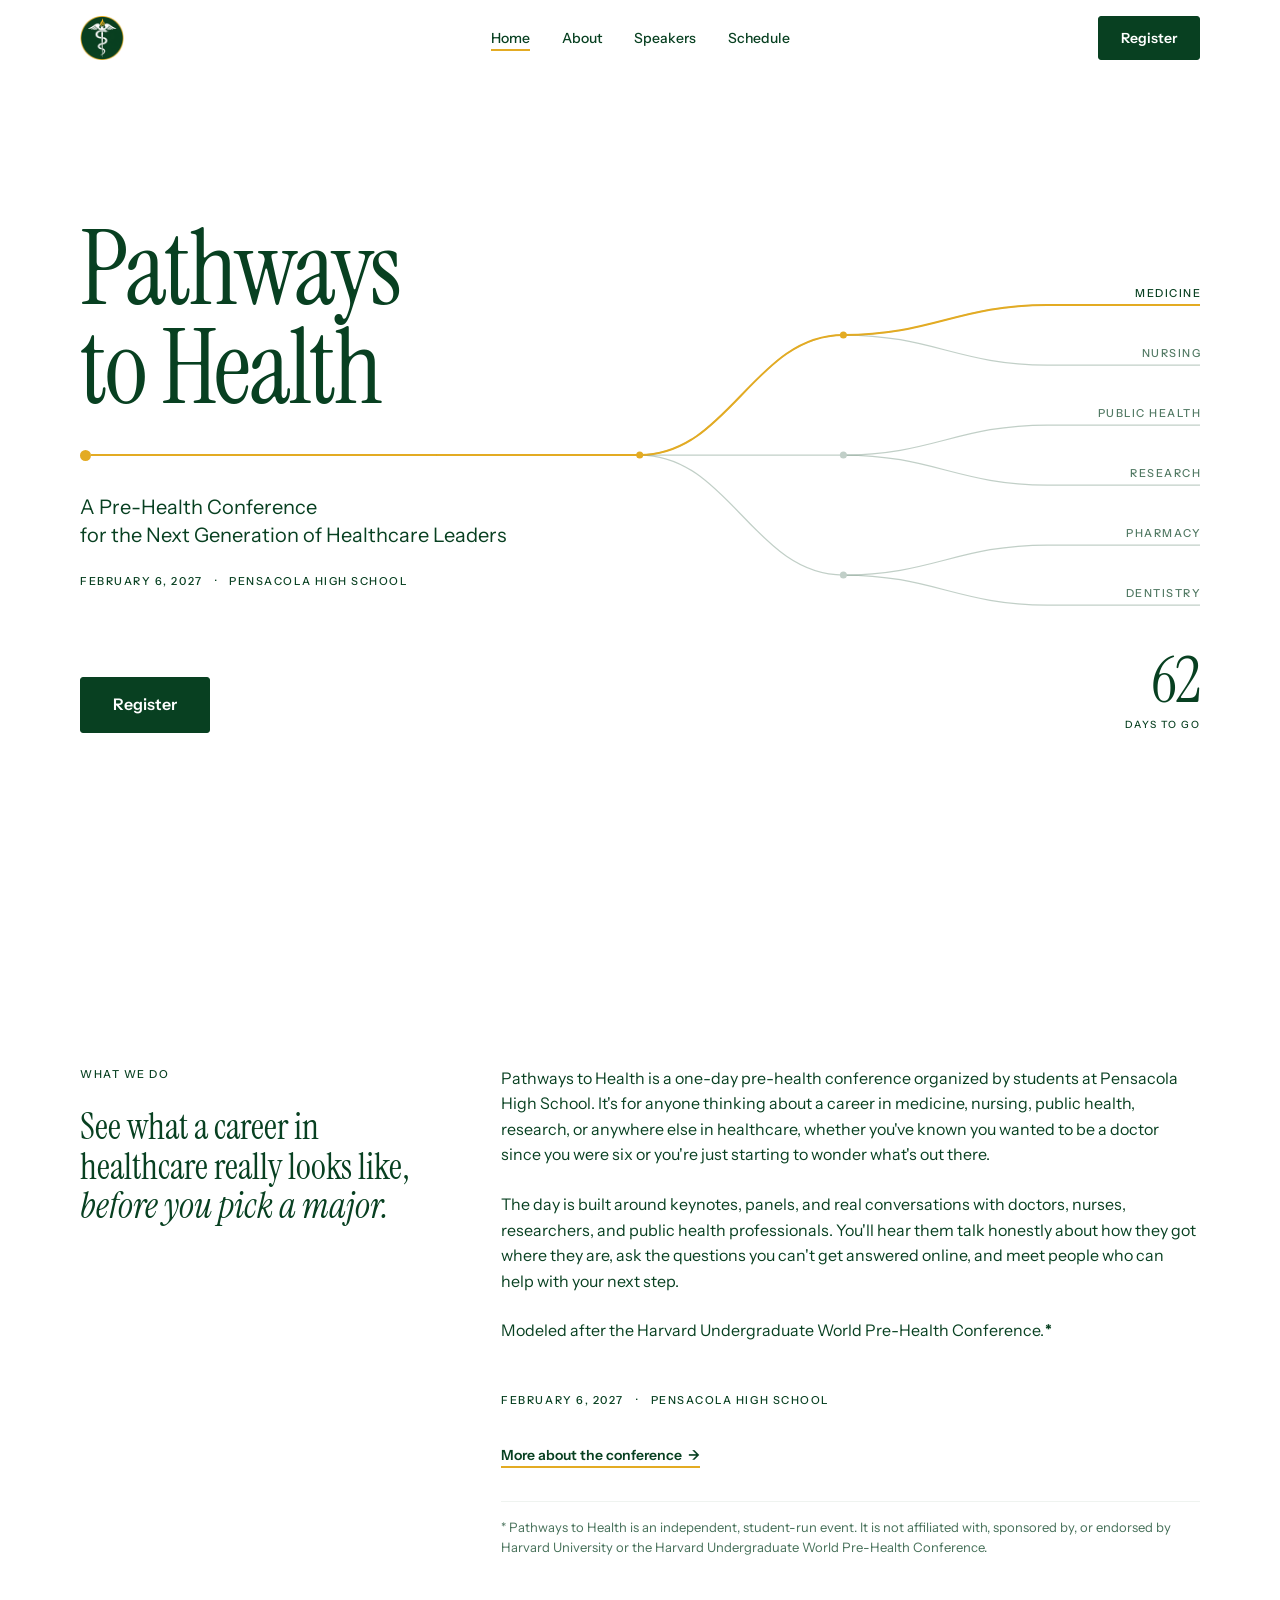
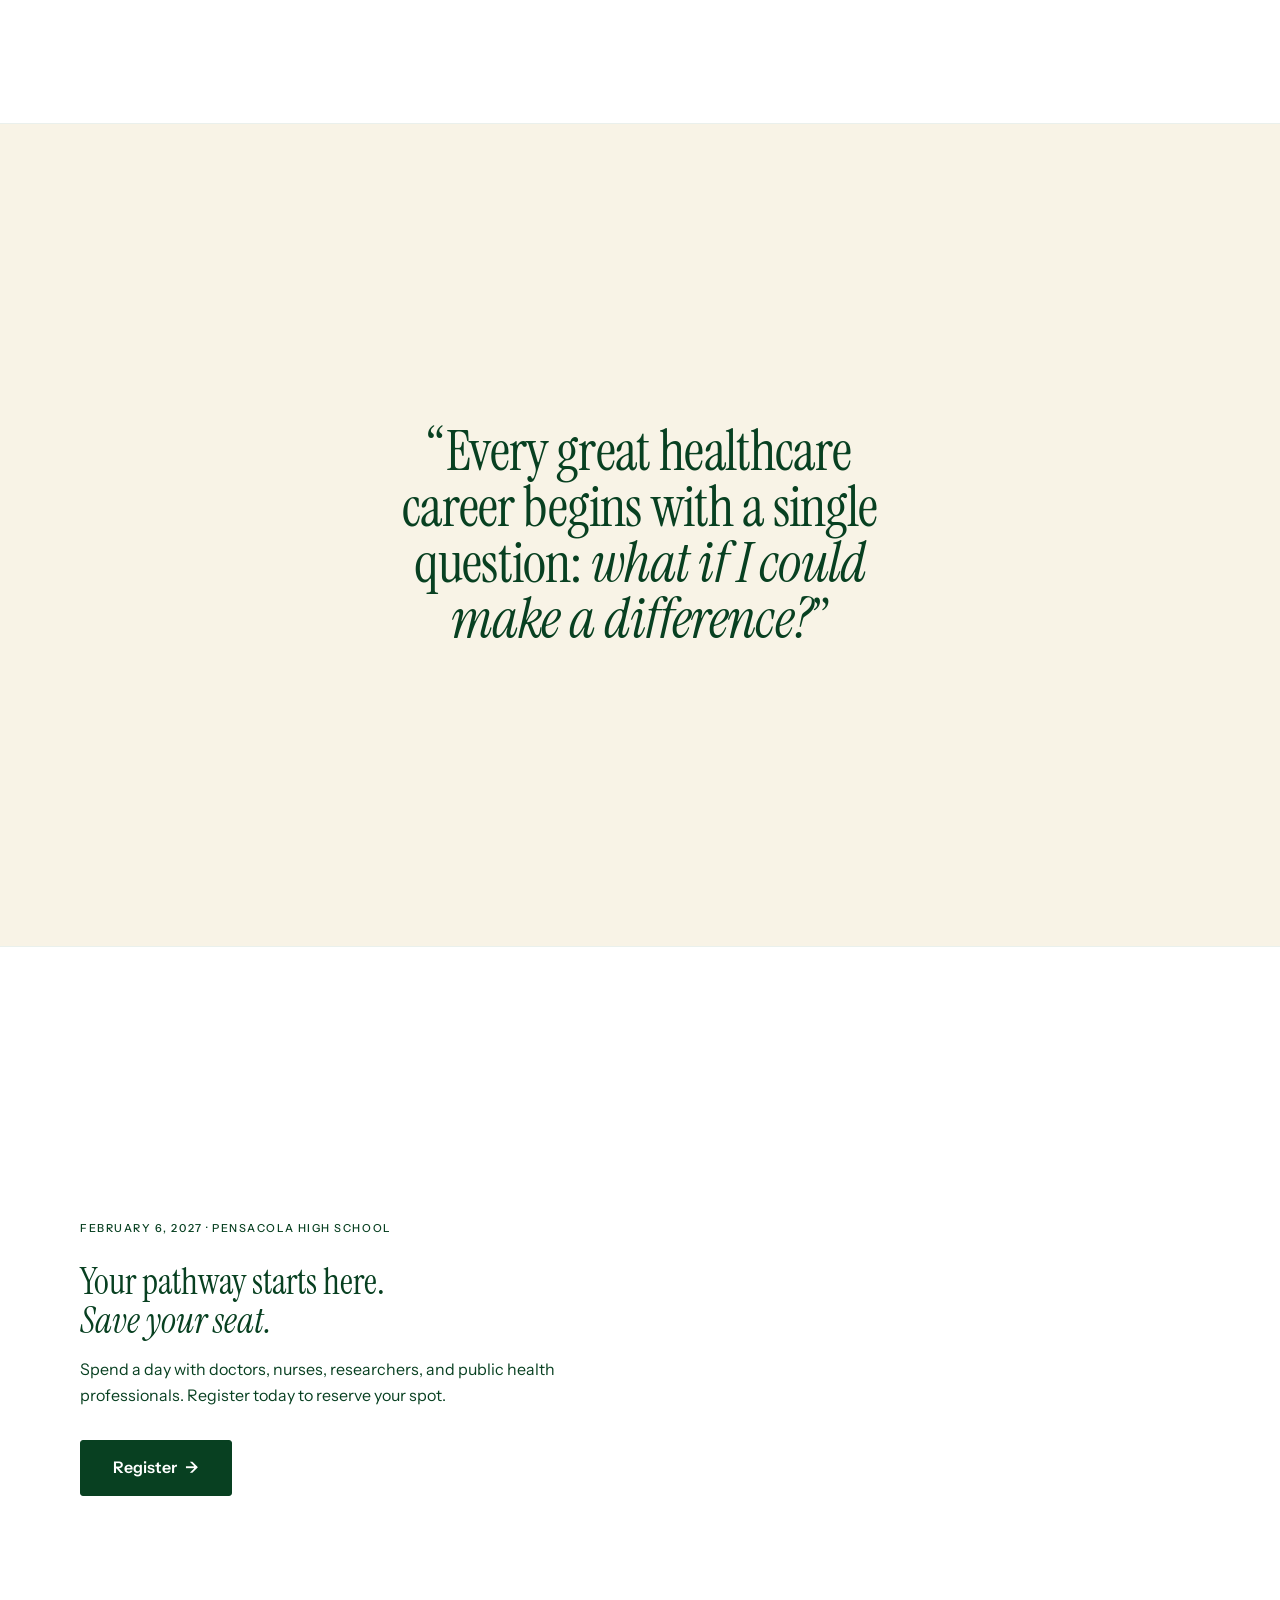
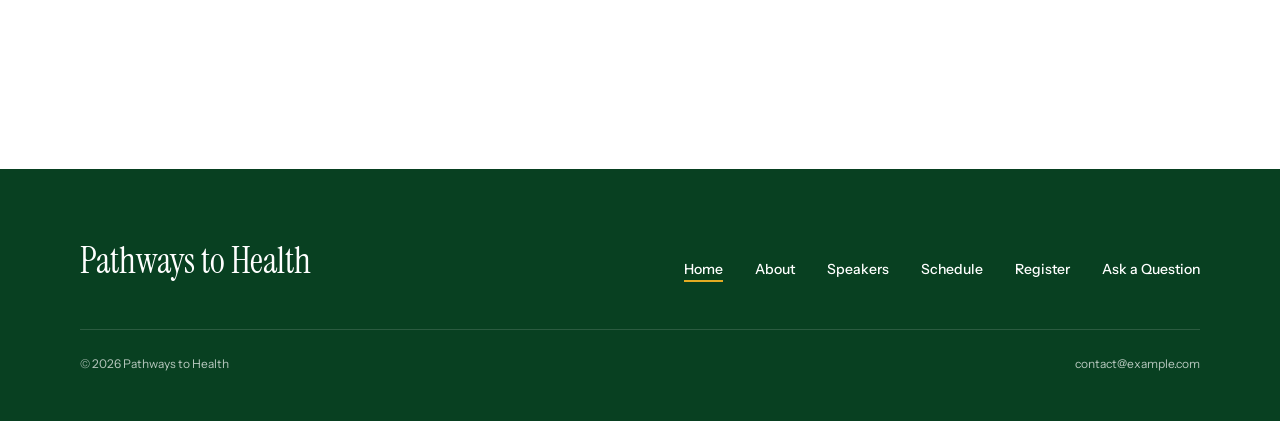
==== commit 117b2fa2: "feat: add feedback functionality with Edge Function and database integration - Implemented a new Edg" ====
--- a/index.html
+++ b/index.html
@@ -5,6 +5,16 @@
   <meta name="viewport" content="width=device-width, initial-scale=1.0">
   <title>Pathways to Health</title>
   <meta name="description" content="A student-run pre-health conference at Pensacola High School. One day of keynotes, panels, and real conversations with doctors, nurses, researchers, and public health professionals.">
+  <!-- Link previews. PLACEHOLDER: og:image needs a full URL; once the site has an address, change it to https://<your-domain>/images/og.png (see plan.md, J) -->
+  <meta property="og:type" content="website">
+  <meta property="og:site_name" content="Pathways to Health">
+  <meta property="og:title" content="Pathways to Health">
+  <meta property="og:description" content="A student-run pre-health conference at Pensacola High School. One day of keynotes, panels, and real conversations with doctors, nurses, researchers, and public health professionals.">
+  <meta property="og:image" content="images/og.png">
+  <meta property="og:image:width" content="1200">
+  <meta property="og:image:height" content="630">
+  <meta property="og:image:alt" content="Pathways to Health: February 6, 2027, Pensacola High School">
+  <meta name="twitter:card" content="summary_large_image">
   <link rel="icon" type="image/png" href="images/favicon-32.png">
 
   <link rel="preconnect" href="https://fonts.googleapis.com">
@@ -152,7 +162,6 @@
           <li><a class="link" href="schedule.html">Schedule</a></li>
           <li><a class="link" href="register.html">Register</a></li>
           <li><a class="link" href="ask.html">Ask a Question</a></li>
-          <li><a class="link" href="feedback.html">Feedback</a></li>
         </ul>
       </div>
       <div class="footer__bottom">
--- a/css/styles.css
+++ b/css/styles.css
@@ -943,11 +943,41 @@
   margin: var(--space-5) 0 0;
 }
 
+/* About page questions: one per row, divided by hairlines */
+.faq {
+  gap: 0;
+  margin: 0;
+}
+
+.faq > div {
+  display: grid;
+  gap: var(--space-2);
+  padding: var(--space-5) 0;
+  border-top: 1px solid var(--surface-2);
+}
+
+.faq > div:first-child {
+  padding-top: 0;
+  border-top: 0;
+}
+
+.faq dd {
+  margin: 0;
+}
+
+/* Links inside an answer stay inline: green text, gold underline */
+.faq a {
+  font-weight: 500;
+  text-decoration: underline 2px var(--accent);
+  text-underline-offset: 4px;
+}
+
 /* ==========================================================================
    Forms (Register and Ask A Question pages) — one column of fieldsets, divided by hairlines
    ========================================================================== */
 .register,
-.register__done {
+.register__done,
+.register__closed {
   max-width: 640px;
 }
 
@@ -1015,10 +1045,6 @@
   display: grid;
   grid-template-columns: repeat(2, minmax(0, 1fr));
   gap: var(--space-5) var(--space-4);
-}
-
-.field-row--address {
-  grid-template-columns: minmax(0, 2fr) minmax(0, 1fr) minmax(0, 1fr);
 }
 
 textarea.input {
@@ -1079,6 +1105,11 @@
   border-top: 1px solid var(--surface-2);
 }
 
+.register__privacy {
+  max-width: 64ch;
+  opacity: 0.75;
+}
+
 .register__status:empty {
   display: none;
 }
@@ -1087,7 +1118,8 @@
   font-weight: 500;
 }
 
-.register__done[hidden] {
+.register__done[hidden],
+.register__closed[hidden] {
   display: none;
 }
 
@@ -1100,8 +1132,7 @@
 }
 
 @media (max-width: 767px) {
-  .field-row,
-  .field-row--address {
+  .field-row {
     grid-template-columns: minmax(0, 1fr);
   }
 
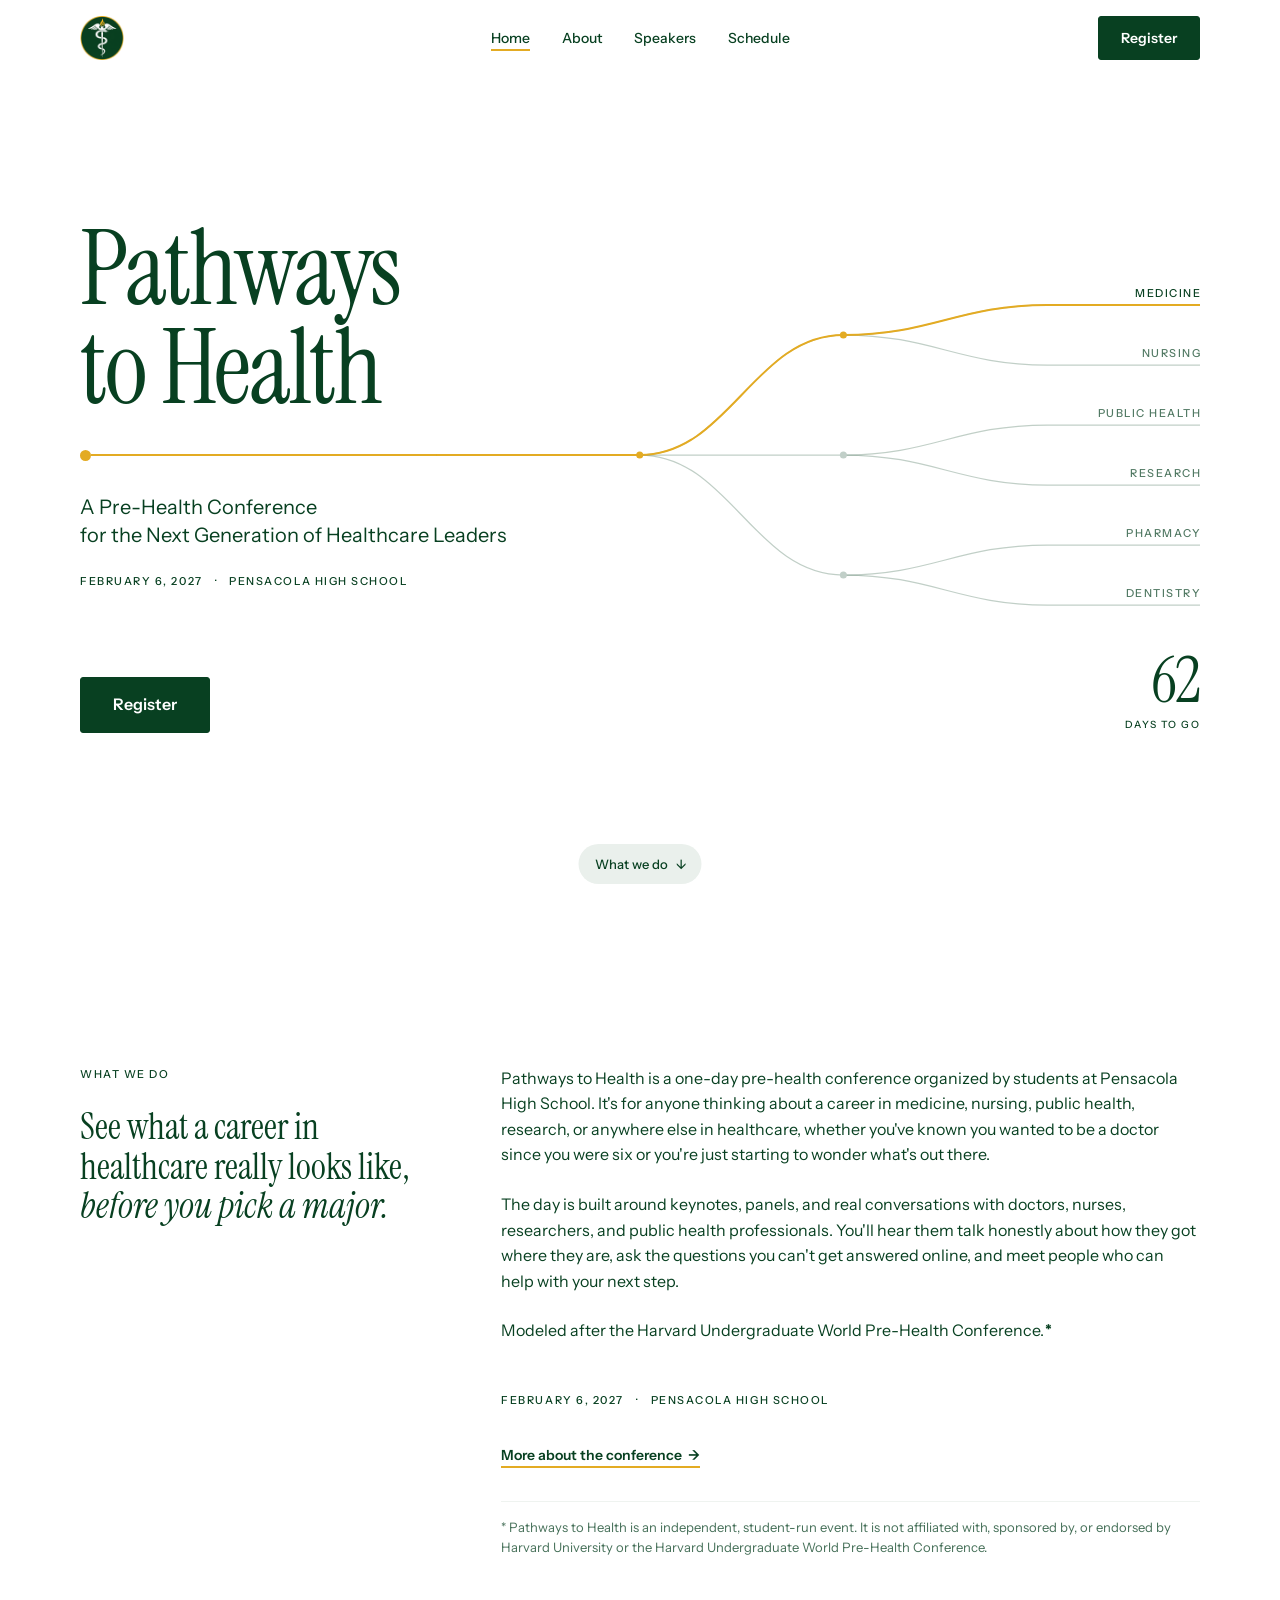
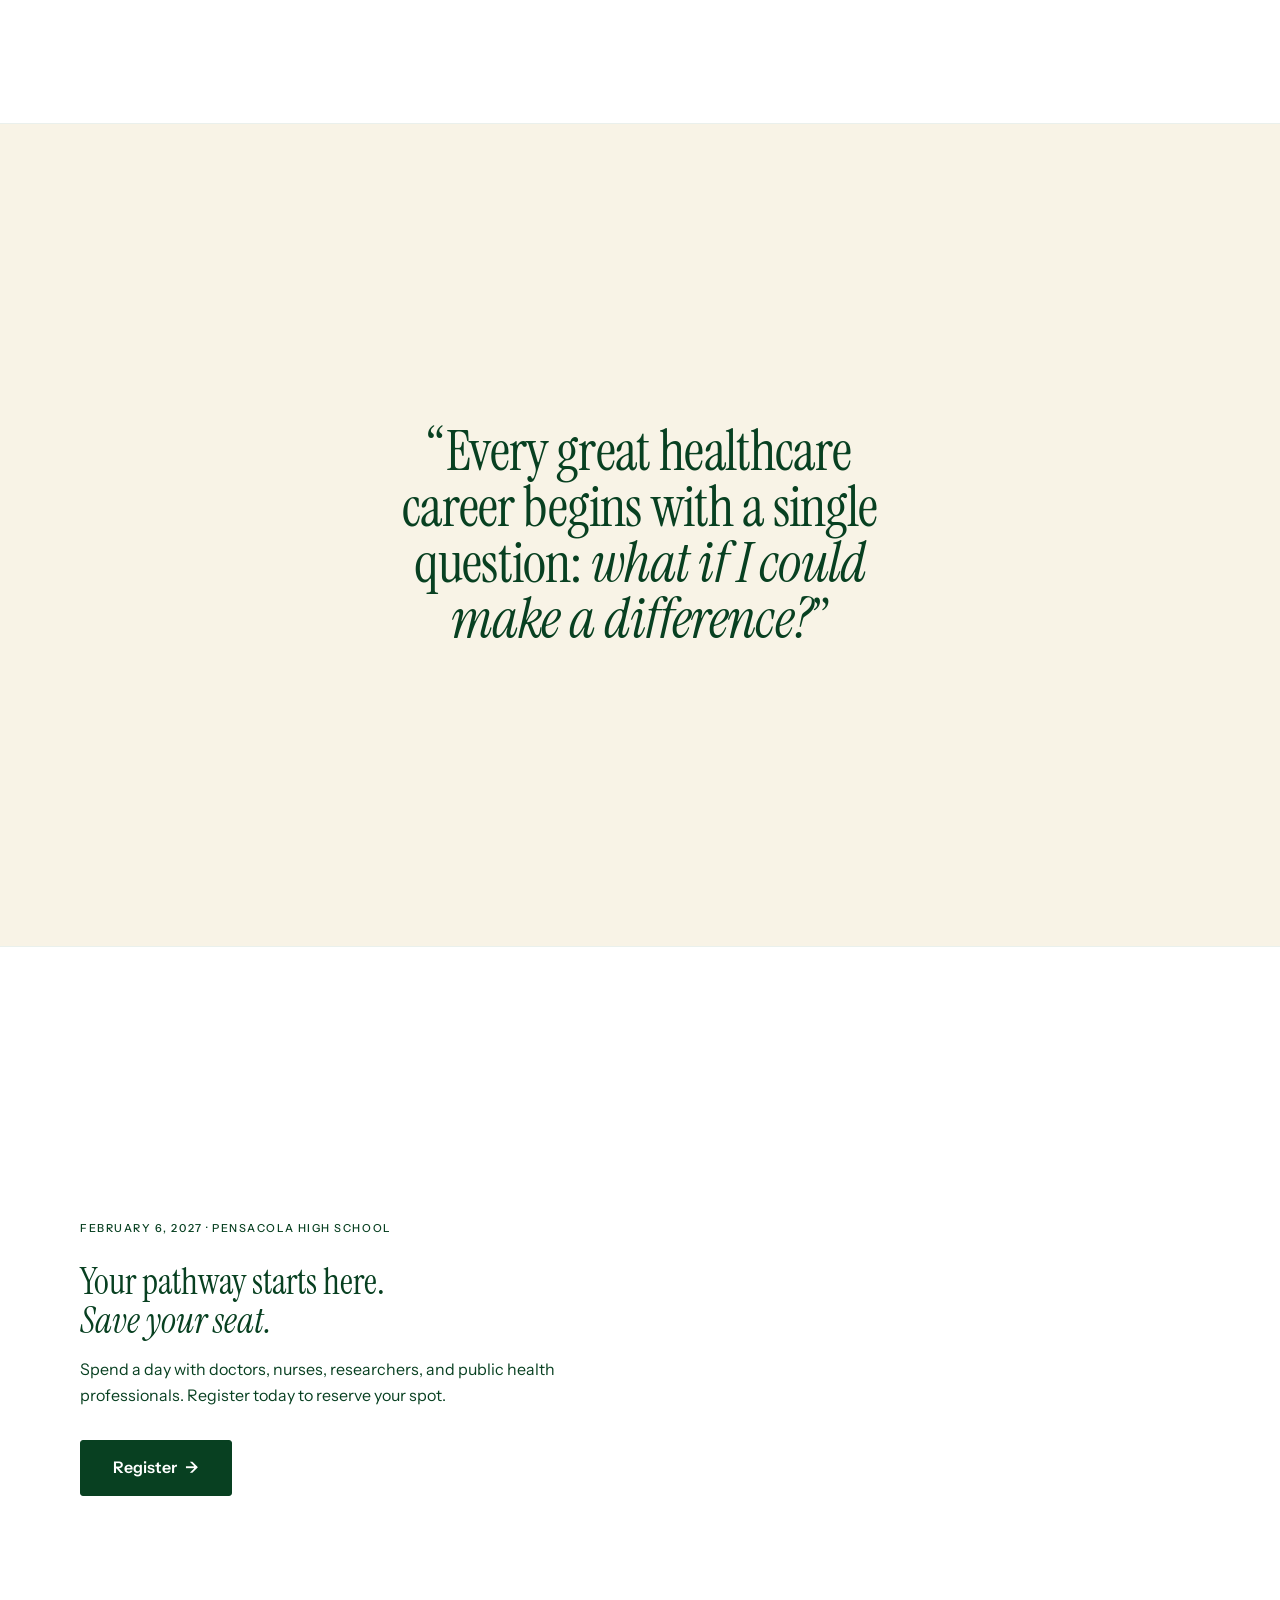
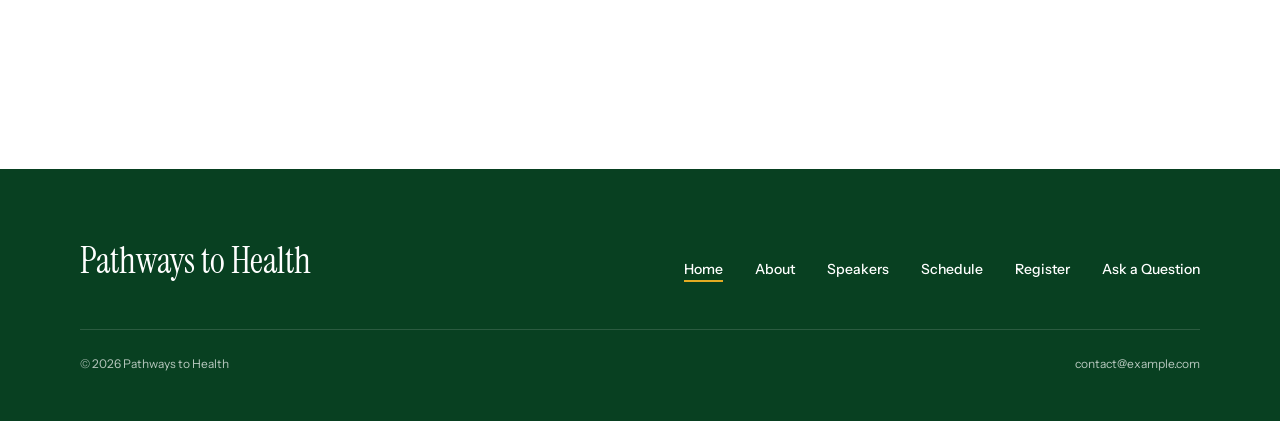
==== commit 83ffce7e: "Added prompting to snap scrolling and working on a fix for squashed artwork on the hero section on m" ====
--- a/index.html
+++ b/index.html
@@ -109,10 +109,11 @@
           <span class="countdown__label" data-countdown-label>days to go</span>
         </p>
       </div>
+      <a class="next-cue" href="#overview" aria-label="Next section: What we do">What we do <span class="next-cue__arrow" aria-hidden="true">↓</span></a>
     </section>
 
     <!-- What we do -->
-    <section class="section" aria-labelledby="what-we-do">
+    <section class="section" id="overview" aria-labelledby="what-we-do">
       <div class="container split">
         <div>
           <span class="eyebrow">What we do</span>
@@ -129,16 +130,19 @@
           <p class="footnote small" id="footnote-harvard">* Pathways to Health is an independent, student-run event. It is not affiliated with, sponsored by, or endorsed by Harvard University or the Harvard Undergraduate World Pre-Health Conference.</p>
         </div>
       </div>
+      <a class="next-cue" href="#statement" aria-label="Next section: Why it matters">Why it matters <span class="next-cue__arrow" aria-hidden="true">↓</span></a>
     </section>
 
     <!-- Statement -->
-    <section class="section section--cream">
+    <section class="section section--cream" id="statement">
       <div class="container">
         <blockquote class="statement display">“Every great healthcare career begins with a single question: <em>what if I could make a difference?</em>”</blockquote>
       </div>
+      <a class="next-cue" href="#save-your-seat" aria-label="Next section: Register">Register <span class="next-cue__arrow" aria-hidden="true">↓</span></a>
     </section>
+
     <!-- Call to action: register -->
-    <section class="section final-cta" aria-labelledby="register-cta">
+    <section class="section final-cta" id="save-your-seat" aria-labelledby="register-cta">
       <div class="container">
         <span class="eyebrow">February 6, 2027 · Pensacola High School</span>
         <h2 class="h1" id="register-cta">Your pathway starts here. <em>Save your seat.</em></h2>
--- a/css/styles.css
+++ b/css/styles.css
@@ -821,7 +821,6 @@
   }
 
   .hero__inner {
-    --paths-height: 110px;
     grid-template-columns: minmax(0, 1fr);
     grid-template-areas:
       "title"
@@ -832,9 +831,14 @@
       "count";
   }
 
-  /* Too little room beside the branches for labels on a phone */
-  .paths__labels {
+  /* Too narrow for the branching paths on a phone; the rule runs full width
+     on its own instead of handing off to them */
+  .hero__paths {
     display: none;
+  }
+
+  .hero .dot-rule {
+    margin-right: 0;
   }
 
   /* Under the button, set off by a hairline, on one line */
@@ -943,9 +947,15 @@
   margin: var(--space-5) 0 0;
 }
 
-/* About page questions: one per row, divided by hairlines */
+/* About page questions: the heading on top, then one question per row,
+   divided by hairlines */
+.faq__title {
+  margin-bottom: var(--space-6);
+}
+
 .faq {
-  gap: 0;
+  display: grid;
+  max-width: 64ch;
   margin: 0;
 }
 
@@ -1503,6 +1513,57 @@
   min-height: 0;
 }
 
+/* "What's next" cue: a small pill at the bottom of a snapped screen that
+   names the next section and jumps to it. It sits in the section's bottom
+   padding, so it never covers content. With JS, cues fade in as their
+   screen snaps into view (js/main.js); without it they simply show. */
+.snap-sections :is(.page-header, main > .section) {
+  position: relative;
+}
+
+.next-cue {
+  position: absolute;
+  bottom: var(--space-4);
+  left: 50%;
+  display: inline-flex;
+  align-items: center;
+  gap: var(--space-2);
+  min-height: 40px;
+  padding: 0 var(--space-4);
+  border-radius: var(--radius-pill);
+  background: var(--surface-2);
+  color: var(--primary);
+  font-size: 13px;
+  font-weight: 500;
+  white-space: nowrap;
+  transform: translateX(-50%);
+  transition:
+    opacity 0.5s var(--ease),
+    transform 0.5s var(--ease),
+    background-color var(--duration) var(--ease),
+    color var(--duration) var(--ease);
+}
+
+.next-cue:hover {
+  background: var(--primary);
+  color: var(--surface);
+}
+
+.next-cue.is-away {
+  opacity: 0;
+  transform: translate(-50%, var(--space-2));
+}
+
+.next-cue__arrow {
+  animation: next-cue-nudge 1.6s var(--ease) infinite;
+}
+
+@keyframes next-cue-nudge {
+  50% {
+    transform: translateY(3px);
+  }
+}
+
 /* ==========================================================================
    Motion preferences
    ========================================================================== */
@@ -1513,7 +1574,8 @@
 
   .paths,
   .paths__labels,
-  .dot-rule::after {
+  .dot-rule::after,
+  .next-cue__arrow {
     animation: none !important;
   }
 
